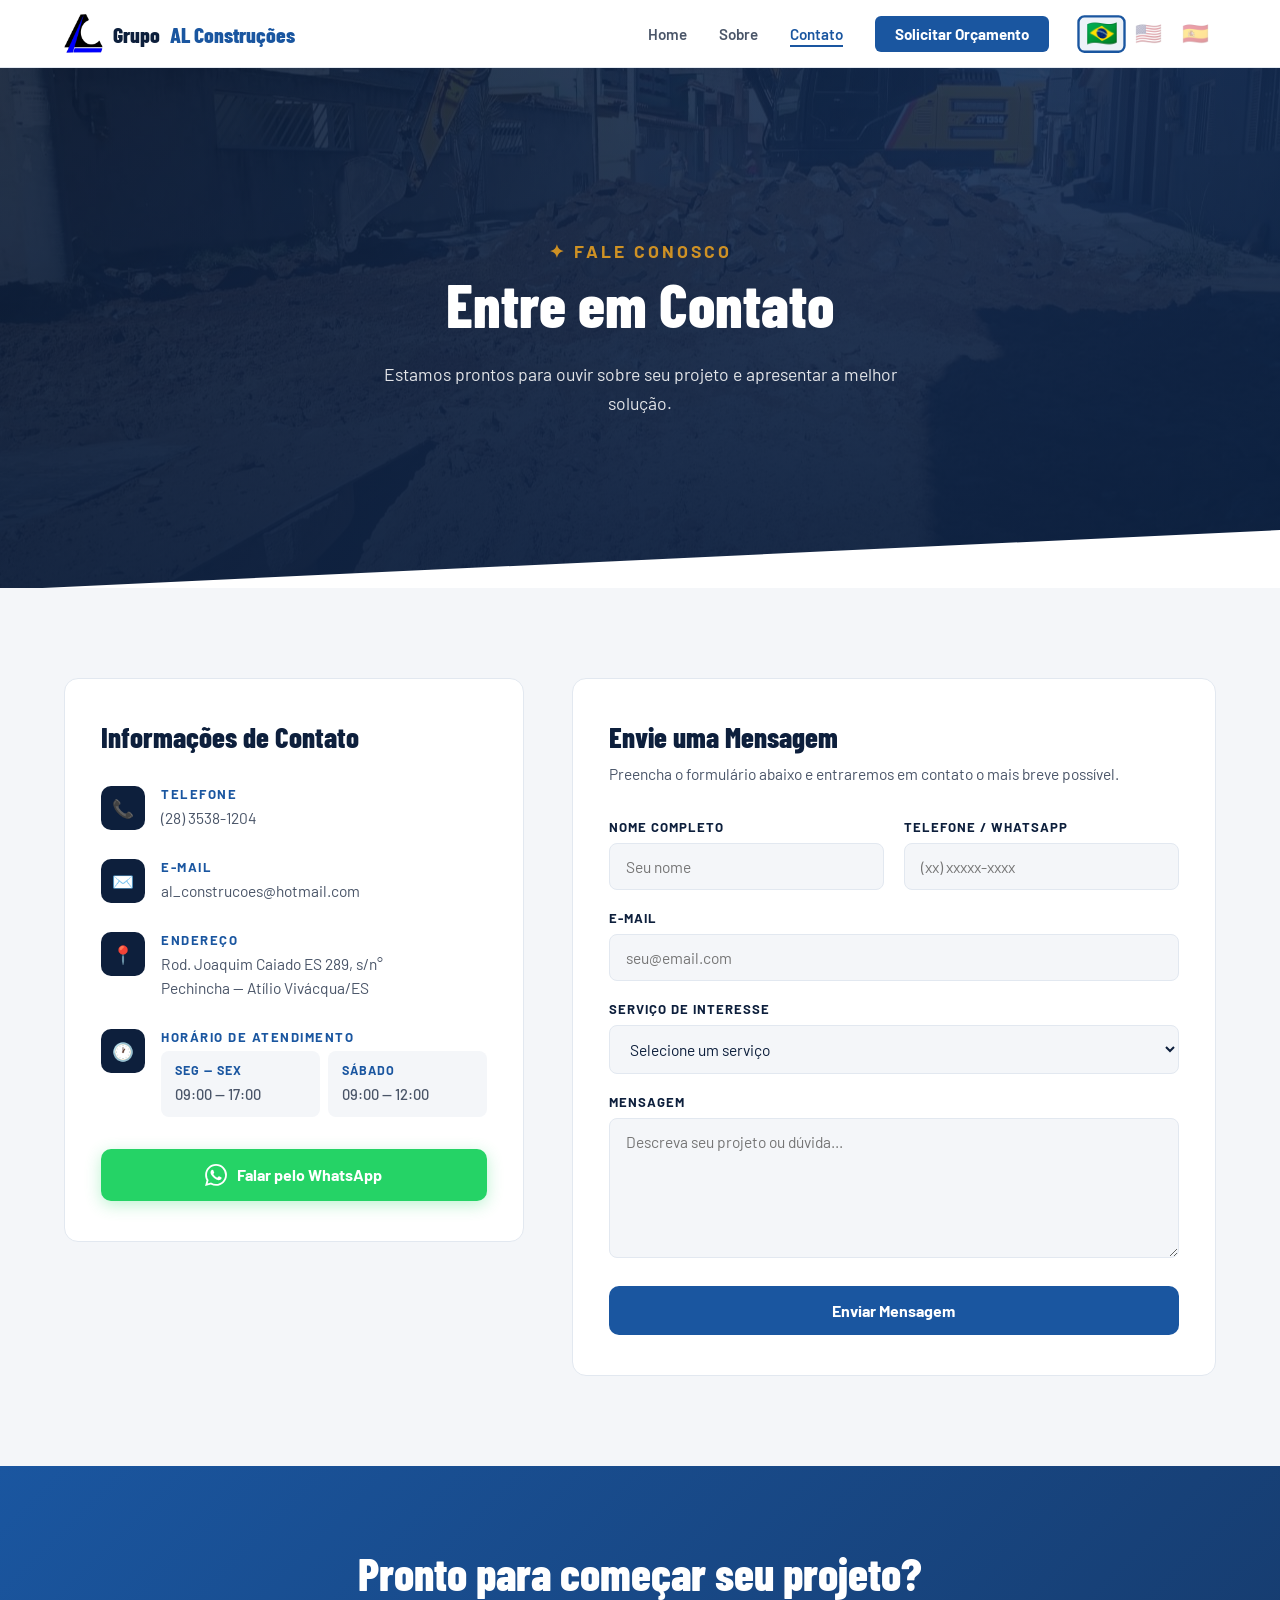
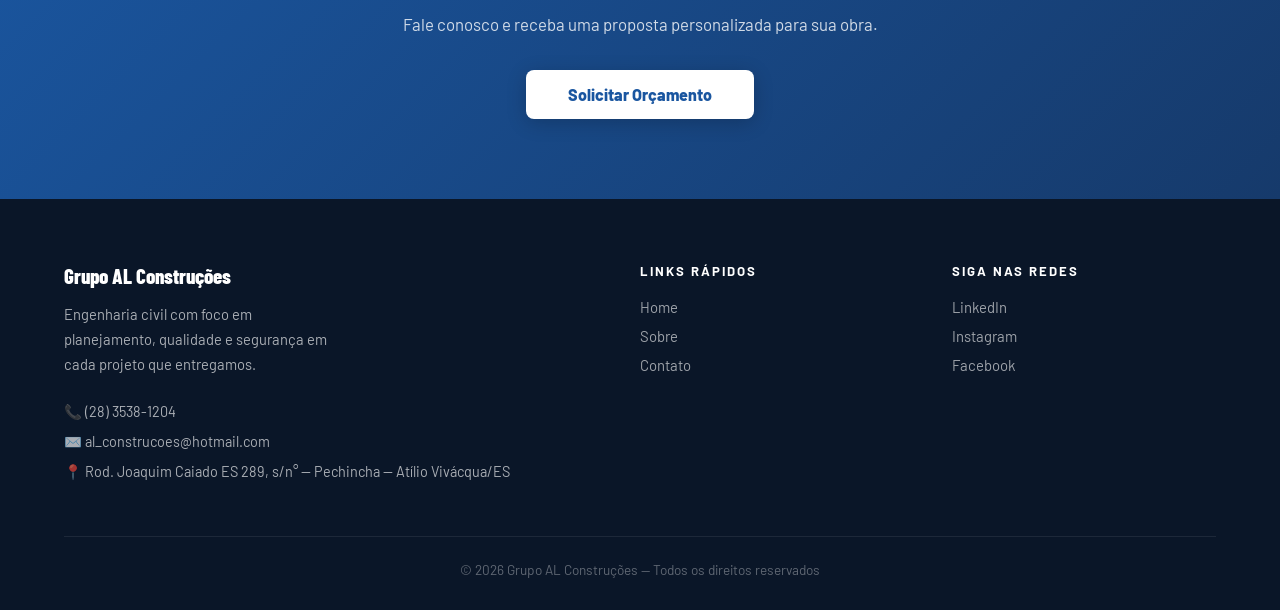
==== contato.html @ 38c7d524 "adiciona página de contato" ====
<!DOCTYPE html>
<html lang="pt-BR">
<head>
  <meta charset="UTF-8"/>
  <meta name="viewport" content="width=device-width, initial-scale=1.0"/>
  <title>Contato | Grupo AL Construções</title>
  <link href="https://fonts.googleapis.com/css2?family=Barlow:wght@400;500;600;700;800&family=Barlow+Condensed:wght@600;700;800&display=swap" rel="stylesheet"/>
  <link rel="stylesheet" href="assets/css/style.css"/>
  <style>

    /* ── HERO ── */
    .hero-bg-contato {
      background-image: url('assets/images/hero-sobre.jpeg');
    }

    /* ── LAYOUT PRINCIPAL ── */
    .contato-section { background: var(--gray-light); }
    .contato-grid {
      display: grid;
      grid-template-columns: 1fr 1.4fr;
      gap: 48px;
      max-width: 1200px;
      margin: 0 auto;
    }

    /* ── CARD DE INFO ── */
    .info-card {
      background: var(--white);
      border-radius: 14px;
      padding: 40px 36px;
      border: 1px solid var(--gray-mid);
      height: fit-content;
    }
    .info-card h2 {
      font-family: 'Barlow Condensed', sans-serif;
      font-size: 1.8rem; font-weight: 800;
      color: var(--blue-dark); margin-bottom: 32px;
    }
    .info-item {
      display: flex; gap: 16px; align-items: flex-start;
      margin-bottom: 28px;
    }
    .info-icon {
      width: 44px; height: 44px; border-radius: 10px;
      background: var(--blue-dark);
      display: flex; align-items: center; justify-content: center;
      flex-shrink: 0; font-size: 1.1rem;
    }
    .info-text { flex: 1; }
    .info-text strong {
      display: block; font-size: 0.82rem; font-weight: 700;
      letter-spacing: 1.5px; text-transform: uppercase;
      color: var(--blue-accent); margin-bottom: 4px;
    }
    .info-text span, .info-text a {
      font-size: 0.97rem; color: var(--gray-text);
      line-height: 1.6; text-decoration: none;
    }
    .info-text a:hover { color: var(--blue-accent); }

    /* Horário */
    .horario-grid {
      display: grid; grid-template-columns: 1fr 1fr;
      gap: 8px; margin-top: 6px;
    }
    .horario-item {
      background: var(--gray-light); border-radius: 8px;
      padding: 10px 14px;
    }
    .horario-item .dia {
      font-size: 0.78rem; font-weight: 700;
      color: var(--blue-accent); letter-spacing: 1px;
      text-transform: uppercase; display: block; margin-bottom: 2px;
    }
    .horario-item .hora {
      font-size: 0.92rem; color: var(--gray-text); font-weight: 500;
    }

    /* Botão WhatsApp */
    .btn-whatsapp {
      display: flex; align-items: center; justify-content: center;
      gap: 10px; width: 100%; margin-top: 32px;
      background: #25D366; color: var(--white);
      font-family: 'Barlow', sans-serif; font-weight: 700;
      font-size: 1rem; padding: 15px 24px;
      border-radius: 10px; text-decoration: none;
      transition: background .2s, transform .2s;
      box-shadow: 0 4px 16px rgba(37,211,102,0.3);
    }
    .btn-whatsapp:hover { background: #1ebe5d; transform: translateY(-2px); }
    .btn-whatsapp svg { width: 22px; height: 22px; fill: white; flex-shrink: 0; }

    /* ── FORMULÁRIO ── */
    .form-card {
      background: var(--white);
      border-radius: 14px;
      padding: 40px 36px;
      border: 1px solid var(--gray-mid);
    }
    .form-card h2 {
      font-family: 'Barlow Condensed', sans-serif;
      font-size: 1.8rem; font-weight: 800;
      color: var(--blue-dark); margin-bottom: 8px;
    }
    .form-card p {
      font-size: 0.97rem; color: var(--gray-text);
      margin-bottom: 32px; line-height: 1.6;
    }
    .form-row {
      display: grid; grid-template-columns: 1fr 1fr;
      gap: 20px; margin-bottom: 20px;
    }
    .form-group { display: flex; flex-direction: column; gap: 8px; }
    .form-group.full { grid-column: 1 / -1; }
    .form-group label {
      font-size: 0.82rem; font-weight: 700;
      letter-spacing: 1px; text-transform: uppercase;
      color: var(--blue-dark);
    }
    .form-group input,
    .form-group select,
    .form-group textarea {
      font-family: 'Barlow', sans-serif;
      font-size: 0.97rem; color: var(--blue-dark);
      background: var(--gray-light);
      border: 1.5px solid var(--gray-mid);
      border-radius: 8px; padding: 13px 16px;
      transition: border-color .2s, background .2s;
      outline: none; width: 100%;
    }
    .form-group input:focus,
    .form-group select:focus,
    .form-group textarea:focus {
      border-color: var(--blue-accent);
      background: var(--white);
    }
    .form-group textarea { resize: vertical; min-height: 140px; }
    .btn-submit {
      width: 100%; background: var(--blue-accent);
      color: var(--white); font-family: 'Barlow', sans-serif;
      font-weight: 700; font-size: 1rem;
      padding: 15px 24px; border-radius: 10px;
      border: none; cursor: pointer; margin-top: 8px;
      transition: background .2s, transform .2s;
    }
    .btn-submit:hover { background: var(--blue-mid); transform: translateY(-2px); }

    /* Feedback do formulário */
    .form-success {
      display: none; text-align: center;
      padding: 24px; background: #f0fdf4;
      border: 1px solid #86efac; border-radius: 10px;
      margin-top: 20px;
    }
    .form-success.show { display: block; }
    .form-success p { color: #166534; font-weight: 600; font-size: 1rem; }

    /* ── RESPONSIVO ── */
    @media(max-width: 900px) {
      .contato-grid { grid-template-columns: 1fr; }
      .form-row { grid-template-columns: 1fr; }
      .horario-grid { grid-template-columns: 1fr; }
    }
  </style>
</head>

<body data-page="contato">

  <nav id="navbar"></nav>

  <!-- HERO -->
  <section class="hero">
    <div class="hero-bg hero-bg-contato"></div>
    <div class="hero-overlay"></div>
    <div class="hero-content">
      <p class="hero-eyebrow" data-i18n="hero_eyebrow_contato">✦ Fale Conosco</p>
      <h1 data-i18n="hero_title_contato">Entre em Contato</h1>
      <p data-i18n="hero_sub_contato">Estamos prontos para ouvir sobre seu projeto e apresentar a melhor solução.</p>
    </div>
  </section>

  <!-- CONTATO -->
  <section class="contato-section">
    <div class="contato-grid">

      <!-- INFO -->
      <div class="info-card">
        <h2 data-i18n="contact_info_title">Informações de Contato</h2>

        <div class="info-item">
          <div class="info-icon">📞</div>
          <div class="info-text">
            <strong data-i18n="contact_phone_label">Telefone</strong>
            <a href="tel:+552835381204">(28) 3538-1204</a>
          </div>
        </div>

        <div class="info-item">
          <div class="info-icon">✉️</div>
          <div class="info-text">
            <strong data-i18n="contact_email_label">E-mail</strong>
            <a href="mailto:al_construcoes@hotmail.com">al_construcoes@hotmail.com</a>
          </div>
        </div>

        <div class="info-item">
          <div class="info-icon">📍</div>
          <div class="info-text">
            <strong data-i18n="contact_addr_label">Endereço</strong>
            <span>Rod. Joaquim Caiado ES 289, s/n°<br>Pechincha — Atílio Vivácqua/ES</span>
          </div>
        </div>

        <div class="info-item">
          <div class="info-icon">🕐</div>
          <div class="info-text">
            <strong data-i18n="contact_hours_label">Horário de Atendimento</strong>
            <div class="horario-grid">
              <div class="horario-item">
                <span class="dia" data-i18n="contact_weekdays">Seg — Sex</span>
                <span class="hora">09:00 — 17:00</span>
              </div>
              <div class="horario-item">
                <span class="dia" data-i18n="contact_saturday">Sábado</span>
                <span class="hora" data-i18n="contact_saturday_hours">09:00 — 12:00</span>
              </div>
            </div>
          </div>
        </div>

        <!-- BOTÃO WHATSAPP -->
        <!-- ⚠️ Substitua o número abaixo pelo WhatsApp real do cliente -->
        <!-- Formato: 55 + DDD + número (sem espaços ou traços) -->
        <a href="https://wa.me/5528XXXXXXXXX" target="_blank" class="btn-whatsapp">
          <svg viewBox="0 0 24 24" xmlns="http://www.w3.org/2000/svg">
            <path d="M17.472 14.382c-.297-.149-1.758-.867-2.03-.967-.273-.099-.471-.148-.67.15-.197.297-.767.966-.94 1.164-.173.199-.347.223-.644.075-.297-.15-1.255-.463-2.39-1.475-.883-.788-1.48-1.761-1.653-2.059-.173-.297-.018-.458.13-.606.134-.133.298-.347.446-.52.149-.174.198-.298.298-.497.099-.198.05-.371-.025-.52-.075-.149-.669-1.612-.916-2.207-.242-.579-.487-.5-.669-.51-.173-.008-.371-.01-.57-.01-.198 0-.52.074-.792.372-.272.297-1.04 1.016-1.04 2.479 0 1.462 1.065 2.875 1.213 3.074.149.198 2.096 3.2 5.077 4.487.709.306 1.262.489 1.694.625.712.227 1.36.195 1.871.118.571-.085 1.758-.719 2.006-1.413.248-.694.248-1.289.173-1.413-.074-.124-.272-.198-.57-.347m-5.421 7.403h-.004a9.87 9.87 0 01-5.031-1.378l-.361-.214-3.741.982.998-3.648-.235-.374a9.86 9.86 0 01-1.51-5.26c.001-5.45 4.436-9.884 9.888-9.884 2.64 0 5.122 1.03 6.988 2.898a9.825 9.825 0 012.893 6.994c-.003 5.45-4.437 9.884-9.885 9.884m8.413-18.297A11.815 11.815 0 0012.05 0C5.495 0 .16 5.335.157 11.892c0 2.096.547 4.142 1.588 5.945L.057 24l6.305-1.654a11.882 11.882 0 005.683 1.448h.005c6.554 0 11.89-5.335 11.893-11.893a11.821 11.821 0 00-3.48-8.413z"/>
          </svg>
          <span data-i18n="contact_whatsapp_btn">Falar pelo WhatsApp</span>
        </a>
      </div>

      <!-- FORMULÁRIO -->
      <div class="form-card">
        <h2 data-i18n="contact_form_title">Envie uma Mensagem</h2>
        <p data-i18n="contact_form_sub">Preencha o formulário abaixo e entraremos em contato o mais breve possível.</p>

        <form id="contact-form">
          <div class="form-row">
            <div class="form-group">
              <label data-i18n="form_name">Nome completo</label>
              <input type="text" placeholder="Seu nome" required/>
            </div>
            <div class="form-group">
              <label data-i18n="form_phone">Telefone / WhatsApp</label>
              <input type="tel" placeholder="(xx) xxxxx-xxxx"/>
            </div>
          </div>
          <div class="form-row">
            <div class="form-group full">
              <label data-i18n="form_email">E-mail</label>
              <input type="email" placeholder="seu@email.com" required/>
            </div>
          </div>
          <div class="form-row">
            <div class="form-group full">
              <label data-i18n="form_service">Serviço de interesse</label>
              <select>
                <option value="" data-i18n="form_service_placeholder">Selecione um serviço</option>
                <option data-i18n="form_service_1">Obras Residenciais</option>
                <option data-i18n="form_service_2">Obras Comerciais & Industriais</option>
                <option data-i18n="form_service_3">Infraestrutura Urbana</option>
                <option data-i18n="form_service_other">Outro</option>
              </select>
            </div>
          </div>
          <div class="form-row">
            <div class="form-group full">
              <label data-i18n="form_message">Mensagem</label>
              <textarea placeholder="Descreva seu projeto ou dúvida..."></textarea>
            </div>
          </div>
          <button type="submit" class="btn-submit" data-i18n="form_submit">Enviar Mensagem</button>
        </form>

        <div class="form-success" id="form-success">
          <p data-i18n="form_success_msg">✅ Mensagem enviada! Entraremos em contato em breve.</p>
        </div>
      </div>

    </div>
  </section>

  <!-- CTA -->
  <section class="cta-banner">
    <h2 data-i18n="cta_title">Pronto para começar seu projeto?</h2>
    <p data-i18n="cta_sub">Fale conosco e receba uma proposta personalizada para sua obra.</p>
    <a href="#" onclick="window.scrollTo({top:0,behavior:'smooth'}); return false;" class="btn-cta" data-i18n="cta_btn">Solicitar Orçamento</a>
  </section>

  <footer id="footer"></footer>

  <script src="assets/js/main.js"></script>
  <script>
    document.addEventListener('DOMContentLoaded', () => {
      const extra = {
        pt: {
          contact_info_title: "Informações de Contato",
          contact_phone_label: "Telefone",
          contact_email_label: "E-mail",
          contact_addr_label: "Endereço",
          contact_hours_label: "Horário de Atendimento",
          contact_weekdays: "Seg — Sex",
          contact_saturday: "Sábado",
          contact_saturday_hours: "09:00 — 12:00",
          contact_whatsapp_btn: "Falar pelo WhatsApp",
          contact_form_title: "Envie uma Mensagem",
          contact_form_sub: "Preencha o formulário abaixo e entraremos em contato o mais breve possível.",
          form_name: "Nome completo",
          form_phone: "Telefone / WhatsApp",
          form_email: "E-mail",
          form_service: "Serviço de interesse",
          form_service_placeholder: "Selecione um serviço",
          form_service_1: "Obras Residenciais",
          form_service_2: "Obras Comerciais & Industriais",
          form_service_3: "Infraestrutura Urbana",
          form_service_other: "Outro",
          form_message: "Mensagem",
          form_submit: "Enviar Mensagem",
          form_success_msg: "✅ Mensagem enviada! Entraremos em contato em breve.",
        },
        en: {
          contact_info_title: "Contact Information",
          contact_phone_label: "Phone",
          contact_email_label: "E-mail",
          contact_addr_label: "Address",
          contact_hours_label: "Opening Hours",
          contact_weekdays: "Mon — Fri",
          contact_saturday: "Saturday",
          contact_saturday_hours: "09:00 — 12:00",
          contact_whatsapp_btn: "Chat on WhatsApp",
          contact_form_title: "Send a Message",
          contact_form_sub: "Fill in the form below and we will get back to you as soon as possible.",
          form_name: "Full name",
          form_phone: "Phone / WhatsApp",
          form_email: "E-mail",
          form_service: "Service of interest",
          form_service_placeholder: "Select a service",
          form_service_1: "Residential Construction",
          form_service_2: "Commercial & Industrial",
          form_service_3: "Urban Infrastructure",
          form_service_other: "Other",
          form_message: "Message",
          form_submit: "Send Message",
          form_success_msg: "✅ Message sent! We will contact you shortly.",
        },
        es: {
          contact_info_title: "Información de Contacto",
          contact_phone_label: "Teléfono",
          contact_email_label: "Correo electrónico",
          contact_addr_label: "Dirección",
          contact_hours_label: "Horario de Atención",
          contact_weekdays: "Lun — Vie",
          contact_saturday: "Sábado",
          contact_saturday_hours: "09:00 — 12:00",
          contact_whatsapp_btn: "Hablar por WhatsApp",
          contact_form_title: "Envíe un Mensaje",
          contact_form_sub: "Complete el formulario y nos pondremos en contacto a la brevedad.",
          form_name: "Nombre completo",
          form_phone: "Teléfono / WhatsApp",
          form_email: "Correo electrónico",
          form_service: "Servicio de interés",
          form_service_placeholder: "Seleccione un servicio",
          form_service_1: "Obras Residenciales",
          form_service_2: "Obras Comerciales & Industriales",
          form_service_3: "Infraestructura Urbana",
          form_service_other: "Otro",
          form_message: "Mensaje",
          form_submit: "Enviar Mensaje",
          form_success_msg: "✅ ¡Mensaje enviado! Nos pondremos en contacto pronto.",
        }
      };

      ['pt','en','es'].forEach(lang => Object.assign(T[lang], extra[lang]));
      applyLang();

      // Simulação de envio do formulário
      document.getElementById('contact-form').addEventListener('submit', function(e) {
        e.preventDefault();
        document.getElementById('form-success').classList.add('show');
        this.reset();
        setTimeout(() => {
          document.getElementById('form-success').classList.remove('show');
        }, 5000);
      });
    });
  </script>

</body>
</html>
---- assets/css/style.css ----
/* ============================================================
   A.L. CONSTRUÇÕES LTDA — Global Stylesheet
   ============================================================ */

*, *::before, *::after { box-sizing: border-box; margin: 0; padding: 0; }

:root {
  --blue-dark:   #0d1f3c;
  --blue-mid:    #163a6b;
  --blue-accent: #1a56a0;
  --blue-light:  #2d7dd2;
  --gold:        #e8a020;
  --white:       #ffffff;
  --gray-light:  #f4f6f9;
  --gray-mid:    #e2e8f0;
  --gray-text:   #4a5568;
  --dark-footer: #0a1628;
  --nav-height:  68px;
}

html { scroll-behavior: smooth; }

body {
  font-family: 'Barlow', sans-serif;
  color: var(--blue-dark);
  background: var(--white);
}

/* ── TIPOGRAFIA GLOBAL ── */
.section-label {
  font-size: 0.78rem; font-weight: 700; letter-spacing: 3px;
  text-transform: uppercase; color: var(--blue-accent); margin-bottom: 10px;
  display: block;
}
.section-title {
  font-family: 'Barlow Condensed', sans-serif;
  font-size: clamp(1.9rem, 3.5vw, 2.8rem);
  font-weight: 800; color: var(--blue-dark);
  line-height: 1.15; margin-bottom: 16px;
}
.section-sub {
  font-size: 1.05rem; color: var(--gray-text);
  max-width: 600px; line-height: 1.75;
}
.inner { max-width: 1200px; margin: 0 auto; }

/* ── NAVBAR ── */
#navbar {
  position: fixed; top: 0; left: 0; width: 100%; z-index: 100;
  background: rgba(255,255,255,0.97);
  backdrop-filter: blur(8px);
  border-bottom: 1px solid var(--gray-mid);
  display: flex; align-items: center; justify-content: space-between;
  padding: 0 5%; height: var(--nav-height);
}
.nav-logo {
  font-family: 'Barlow Condensed', sans-serif;
  font-size: 1.35rem; font-weight: 800;
  color: var(--blue-dark); text-decoration: none;
  display: flex; align-items: center; gap: 10px;
}
.nav-logo span { color: var(--blue-accent); }
.nav-logo-img {
  height: 40px; width: auto;
  object-fit: contain;
}
.logo-icon {
  width: 38px; height: 38px; background: var(--blue-dark);
  border-radius: 6px; display: flex; align-items: center; justify-content: center;
}
.logo-icon svg { width: 22px; height: 22px; }
.nav-right { display: flex; align-items: center; gap: 32px; }
.nav-links { display: flex; gap: 32px; list-style: none; }
.nav-links a {
  text-decoration: none; font-weight: 600; font-size: 0.95rem;
  color: var(--gray-text); transition: color .2s;
}
.nav-links a:hover { color: var(--blue-accent); }
.nav-links a.active {
  color: var(--blue-accent);
  border-bottom: 2px solid var(--blue-accent);
  padding-bottom: 2px;
}
.nav-cta {
  background: var(--blue-accent) !important;
  color: var(--white) !important;
  padding: 9px 20px; border-radius: 6px;
  font-weight: 700 !important;
  border-bottom: none !important;
  transition: background .2s !important;
}
.nav-cta:hover { background: var(--blue-mid) !important; }

/* ── MENU MOBILE ── */
.nav-hamburger {
  display: none; flex-direction: column; gap: 5px;
  background: none; border: none; cursor: pointer; padding: 4px;
}
.nav-hamburger span {
  display: block; width: 24px; height: 2px;
  background: var(--blue-dark); border-radius: 2px;
  transition: transform .3s, opacity .3s;
}
.nav-hamburger.open span:nth-child(1) { transform: translateY(7px) rotate(45deg); }
.nav-hamburger.open span:nth-child(2) { opacity: 0; }
.nav-hamburger.open span:nth-child(3) { transform: translateY(-7px) rotate(-45deg); }

/* ── LANGUAGE SWITCHER ── */
.lang-switcher { display: flex; align-items: center; gap: 6px; }
.lang-btn {
  background: none; border: 2px solid transparent;
  cursor: pointer; padding: 3px 5px; border-radius: 6px;
  font-size: 1.35rem; line-height: 1; opacity: 0.4;
  transition: opacity .2s, transform .15s, border-color .2s;
}
.lang-btn:hover { opacity: 0.75; transform: scale(1.12); }
.lang-btn.active {
  opacity: 1; transform: scale(1.18);
  border-color: var(--blue-accent);
  background: rgba(26,86,160,0.08);
}

/* ── HERO (base — cada página sobrescreve a imagem) ── */
.hero {
  margin-top: var(--nav-height);
  position: relative; height: 520px;
  background: linear-gradient(135deg, #0a1628 0%, #1a3a6b 60%, #0d2e5a 100%);
  display: flex; align-items: center; justify-content: center; overflow: hidden;
}
.hero-bg {
  position: absolute; inset: 0;
  background-size: cover; background-position: center; opacity: 0.22;
}
.hero-overlay {
  position: absolute; inset: 0;
  background: linear-gradient(to bottom, rgba(13,31,60,0.5) 0%, rgba(13,31,60,0.82) 100%);
}
.hero::after {
  content: ''; position: absolute; bottom: -2px; left: 0; right: 0;
  height: 60px; background: var(--white);
  clip-path: polygon(0 100%, 100% 0, 100% 100%);
}
.hero-content {
  position: relative; z-index: 2; text-align: center;
  color: var(--white); padding: 0 20px;
  animation: fadeUp .8s ease both;
}
.hero-eyebrow {
  font-size: 0.82rem; font-weight: 700; letter-spacing: 3px;
  text-transform: uppercase; color: var(--gold); margin-bottom: 16px;
}
.hero-content h1 {
  font-family: 'Barlow Condensed', sans-serif;
  font-size: clamp(2.4rem, 5vw, 3.8rem);
  font-weight: 800; margin-bottom: 20px;
}
.hero-content p {
  font-size: 1.1rem; max-width: 560px;
  margin: 0 auto; opacity: 0.88; line-height: 1.7;
}
@keyframes fadeUp {
  from { opacity: 0; transform: translateY(28px); }
  to   { opacity: 1; transform: translateY(0); }
}

/* ── CTA BANNER ── */
.cta-banner {
  background: linear-gradient(135deg, var(--blue-accent) 0%, var(--blue-mid) 100%);
  padding: 80px 5%; text-align: center;
}
.cta-banner h2 {
  font-family: 'Barlow Condensed', sans-serif;
  font-size: clamp(1.8rem, 3.5vw, 2.8rem);
  font-weight: 800; color: var(--white); margin-bottom: 14px;
}
.cta-banner p { color: rgba(255,255,255,0.8); font-size: 1.05rem; margin-bottom: 36px; }
.btn-cta {
  display: inline-block; background: var(--white); color: var(--blue-accent);
  font-family: 'Barlow', sans-serif; font-weight: 800; font-size: 1rem;
  padding: 15px 42px; border-radius: 8px; text-decoration: none;
  transition: background .2s, transform .2s;
  box-shadow: 0 4px 20px rgba(0,0,0,0.2);
}
.btn-cta:hover { background: var(--gold); color: var(--white); transform: translateY(-2px); }

/* ── FOOTER ── */
#footer {
  background: var(--dark-footer);
  color: rgba(255,255,255,0.65);
  padding: 64px 5% 32px;
}
.footer-grid {
  display: grid; grid-template-columns: 2fr 1fr 1fr;
  gap: 48px; margin-bottom: 48px;
}
.footer-brand h3 {
  font-family: 'Barlow Condensed', sans-serif;
  font-size: 1.3rem; font-weight: 800;
  color: var(--white); margin-bottom: 14px;
}
.footer-brand p { font-size: 0.92rem; line-height: 1.7; max-width: 280px; }
.footer-contact { margin-top: 20px; font-size: 0.9rem; line-height: 2.1; }
.footer-contact a { color: rgba(255,255,255,0.65); text-decoration: none; }
.footer-contact a:hover { color: var(--white); }
.footer-col h4 {
  font-size: 0.82rem; font-weight: 700; letter-spacing: 2px;
  text-transform: uppercase; color: var(--white); margin-bottom: 18px;
}
.footer-col ul { list-style: none; }
.footer-col ul li { margin-bottom: 10px; }
.footer-col ul li a {
  color: rgba(255,255,255,0.6); text-decoration: none;
  font-size: 0.93rem; transition: color .2s;
}
.footer-col ul li a:hover { color: var(--white); }
.footer-bottom {
  border-top: 1px solid rgba(255,255,255,0.08);
  padding-top: 24px; text-align: center;
  font-size: 0.85rem; color: rgba(255,255,255,0.35);
}

/* ── SEÇÕES GENÉRICAS ── */
section { padding: 90px 5%; }

/* ── RESPONSIVO ── */
@media (max-width: 900px) {
  .nav-links, .lang-switcher { display: none; }
  .nav-links.mobile-open {
    display: flex; flex-direction: column;
    position: absolute; top: var(--nav-height); left: 0; right: 0;
    background: var(--white); padding: 20px 5% 28px;
    border-bottom: 1px solid var(--gray-mid);
    gap: 20px; box-shadow: 0 8px 24px rgba(0,0,0,0.08);
  }
  .lang-switcher.mobile-open { display: flex; padding: 0 5% 20px; background: var(--white); }
  .nav-hamburger { display: flex; }
  .footer-grid { grid-template-columns: 1fr; gap: 32px; }
}
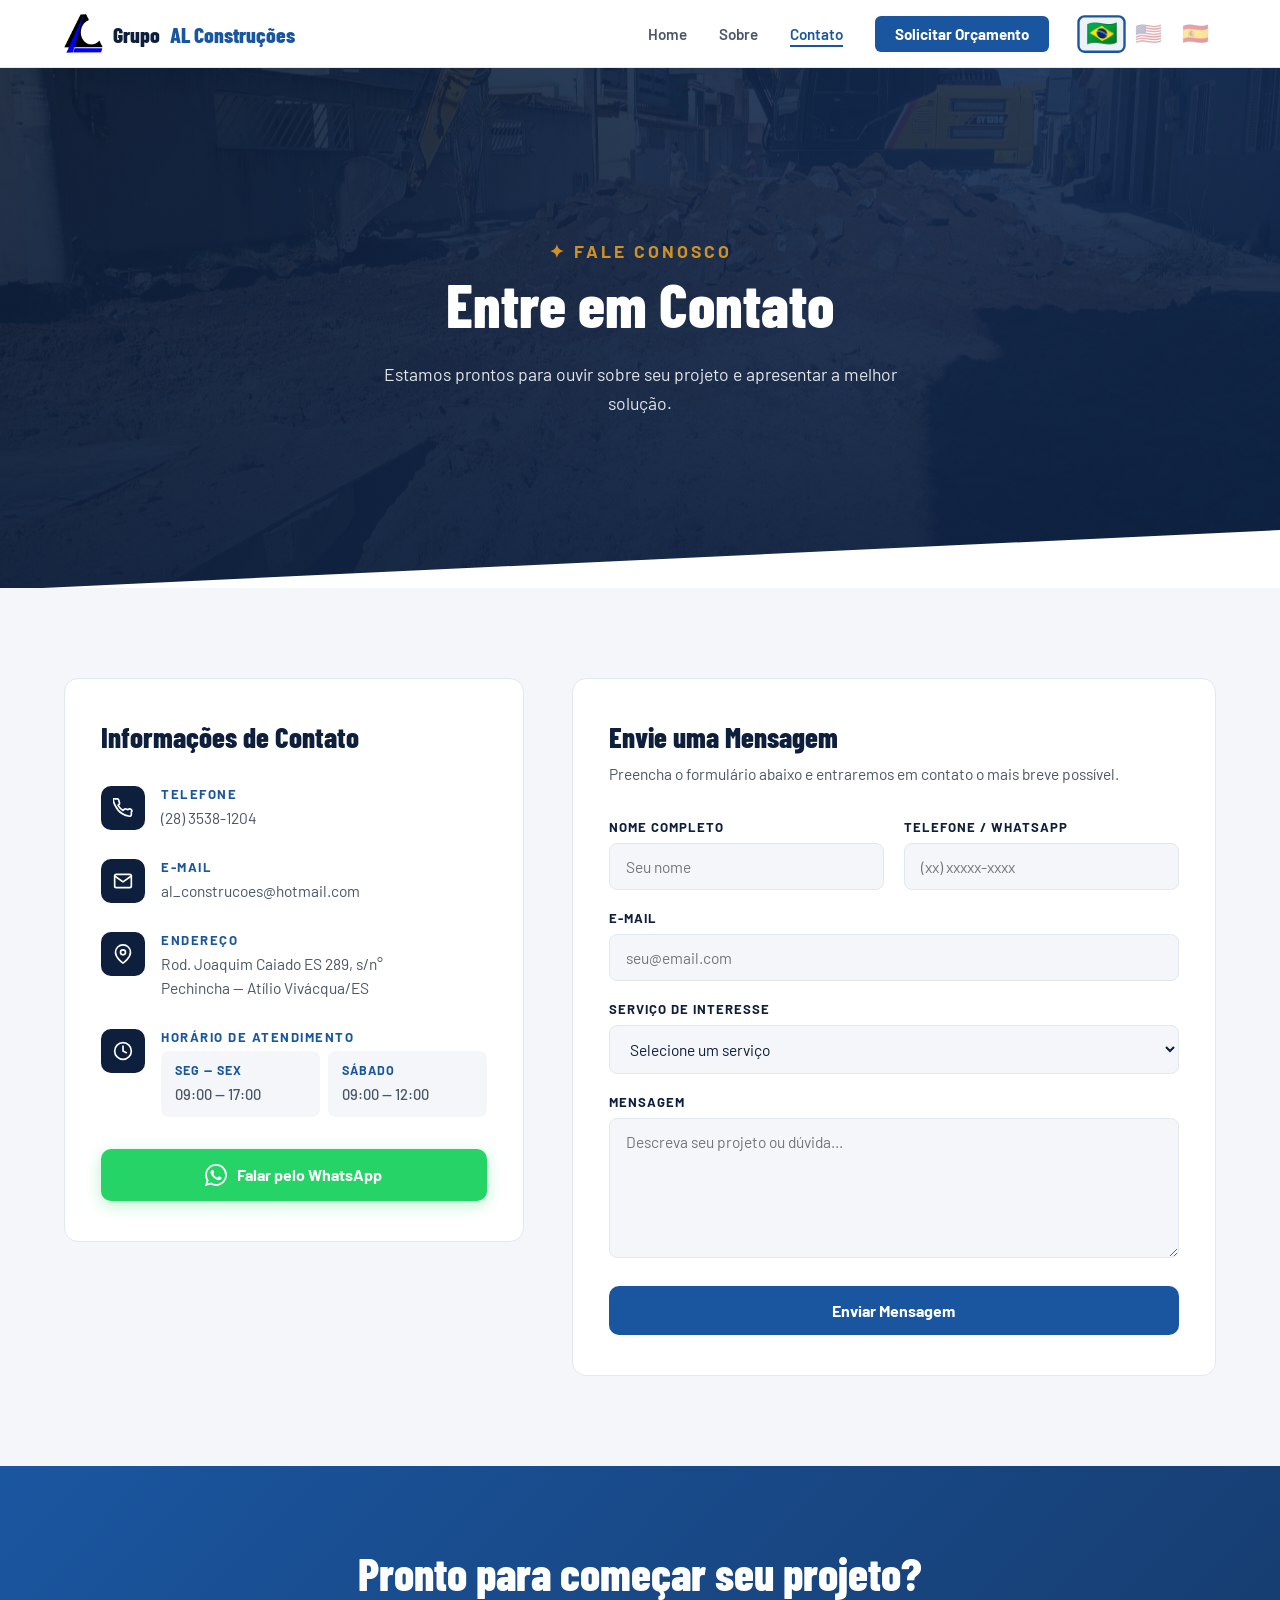
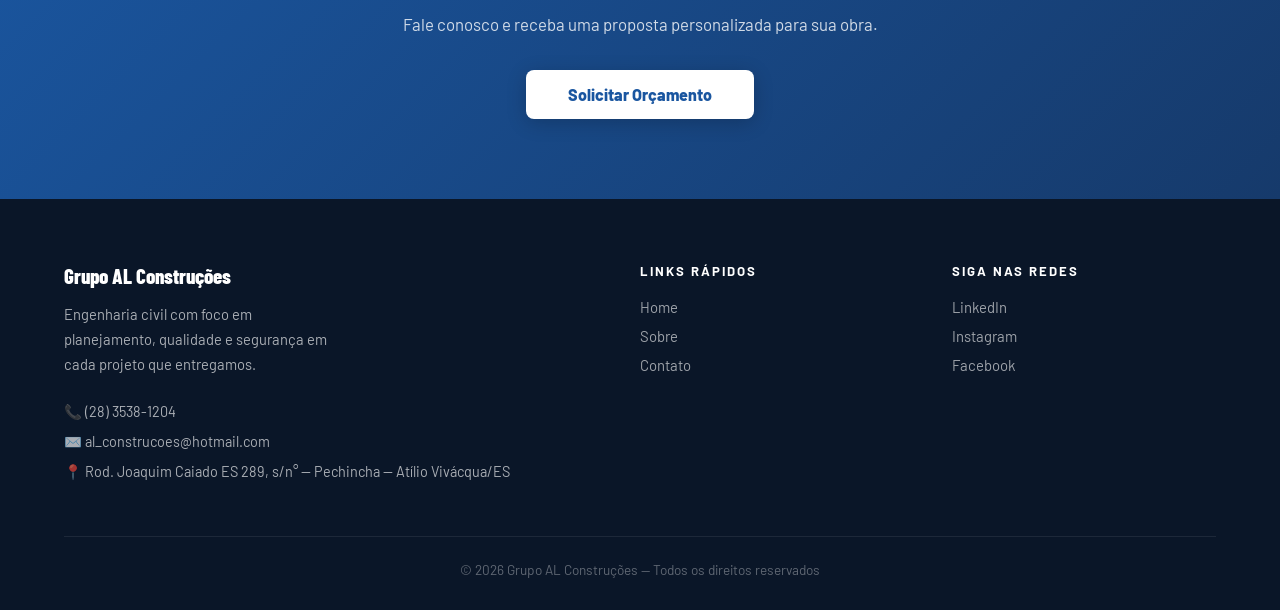
==== commit 09fcdb74: "substitui emojis por ícones SVG na página de contato" ====
--- a/contato.html
+++ b/contato.html
@@ -188,7 +188,9 @@
         <h2 data-i18n="contact_info_title">Informações de Contato</h2>
 
         <div class="info-item">
-          <div class="info-icon">📞</div>
+          <div class="info-icon">
+            <svg width="20" height="20" viewBox="0 0 24 24" fill="none" stroke="white" stroke-width="2" stroke-linecap="round" stroke-linejoin="round"><path d="M22 16.92v3a2 2 0 01-2.18 2 19.79 19.79 0 01-8.63-3.07A19.5 19.5 0 013.07 9.81a19.79 19.79 0 01-3.07-8.68A2 2 0 012 1h3a2 2 0 012 1.72c.127.96.361 1.903.7 2.81a2 2 0 01-.45 2.11L6.09 8.91a16 16 0 006 6l1.27-1.27a2 2 0 012.11-.45c.907.339 1.85.573 2.81.7A2 2 0 0122 16.92z"/></svg>
+          </div>
           <div class="info-text">
             <strong data-i18n="contact_phone_label">Telefone</strong>
             <a href="tel:+552835381204">(28) 3538-1204</a>
@@ -196,7 +198,9 @@
         </div>
 
         <div class="info-item">
-          <div class="info-icon">✉️</div>
+          <div class="info-icon">
+            <svg width="20" height="20" viewBox="0 0 24 24" fill="none" stroke="white" stroke-width="2" stroke-linecap="round" stroke-linejoin="round"><path d="M4 4h16c1.1 0 2 .9 2 2v12c0 1.1-.9 2-2 2H4c-1.1 0-2-.9-2-2V6c0-1.1.9-2 2-2z"/><polyline points="22,6 12,13 2,6"/></svg>
+          </div>
           <div class="info-text">
             <strong data-i18n="contact_email_label">E-mail</strong>
             <a href="mailto:al_construcoes@hotmail.com">al_construcoes@hotmail.com</a>
@@ -204,7 +208,9 @@
         </div>
 
         <div class="info-item">
-          <div class="info-icon">📍</div>
+          <div class="info-icon">
+            <svg width="20" height="20" viewBox="0 0 24 24" fill="none" stroke="white" stroke-width="2" stroke-linecap="round" stroke-linejoin="round"><path d="M21 10c0 7-9 13-9 13s-9-6-9-13a9 9 0 0118 0z"/><circle cx="12" cy="10" r="3"/></svg>
+          </div>
           <div class="info-text">
             <strong data-i18n="contact_addr_label">Endereço</strong>
             <span>Rod. Joaquim Caiado ES 289, s/n°<br>Pechincha — Atílio Vivácqua/ES</span>
@@ -212,7 +218,9 @@
         </div>
 
         <div class="info-item">
-          <div class="info-icon">🕐</div>
+          <div class="info-icon">
+            <svg width="20" height="20" viewBox="0 0 24 24" fill="none" stroke="white" stroke-width="2" stroke-linecap="round" stroke-linejoin="round"><circle cx="12" cy="12" r="10"/><polyline points="12 6 12 12 16 14"/></svg>
+          </div>
           <div class="info-text">
             <strong data-i18n="contact_hours_label">Horário de Atendimento</strong>
             <div class="horario-grid">
@@ -326,7 +334,7 @@
           form_service_other: "Outro",
           form_message: "Mensagem",
           form_submit: "Enviar Mensagem",
-          form_success_msg: "✅ Mensagem enviada! Entraremos em contato em breve.",
+          form_success_msg: "Mensagem enviada com sucesso! Entraremos em contato em breve.",
         },
         en: {
           contact_info_title: "Contact Information",
@@ -351,7 +359,7 @@
           form_service_other: "Other",
           form_message: "Message",
           form_submit: "Send Message",
-          form_success_msg: "✅ Message sent! We will contact you shortly.",
+          form_success_msg: "Message sent successfully! We will contact you shortly.",
         },
         es: {
           contact_info_title: "Información de Contacto",
@@ -376,7 +384,7 @@
           form_service_other: "Otro",
           form_message: "Mensaje",
           form_submit: "Enviar Mensaje",
-          form_success_msg: "✅ ¡Mensaje enviado! Nos pondremos en contacto pronto.",
+          form_success_msg: "¡Mensaje enviado con éxito! Nos pondremos en contacto pronto.",
         }
       };
 
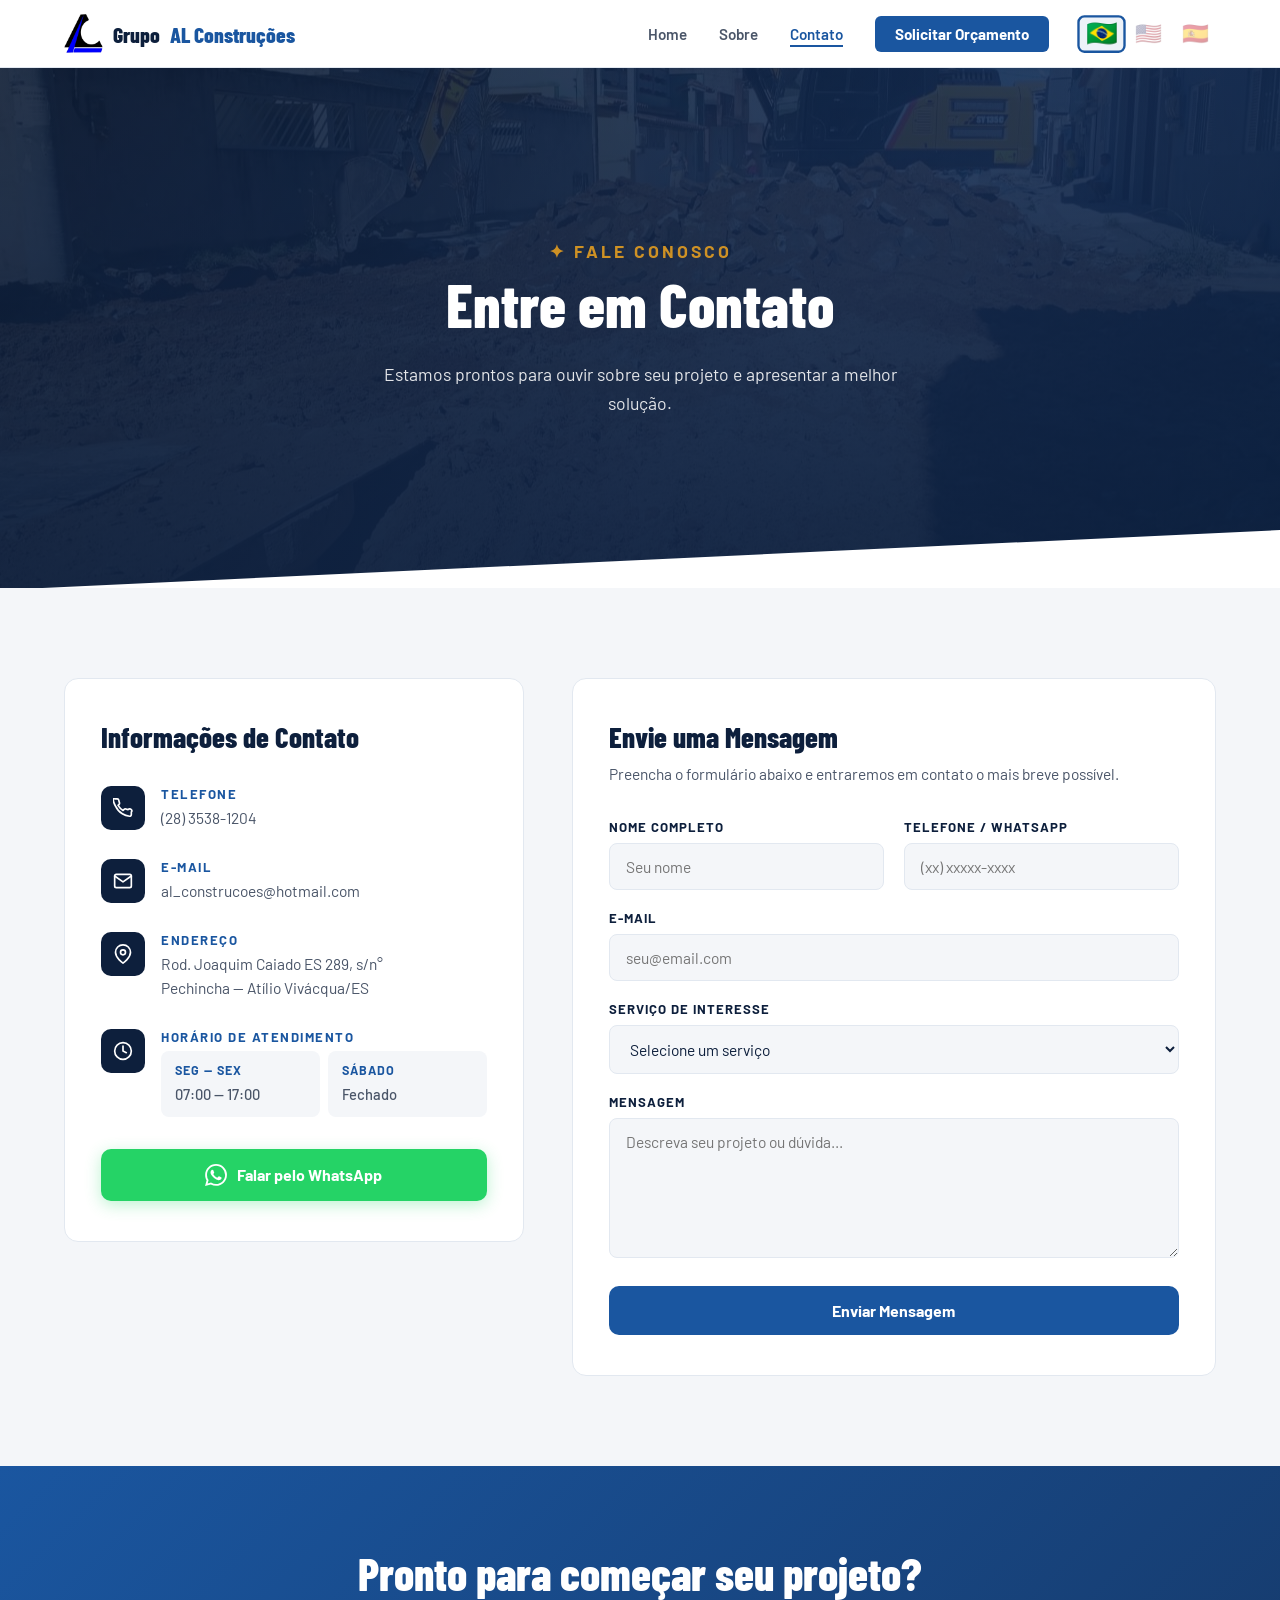
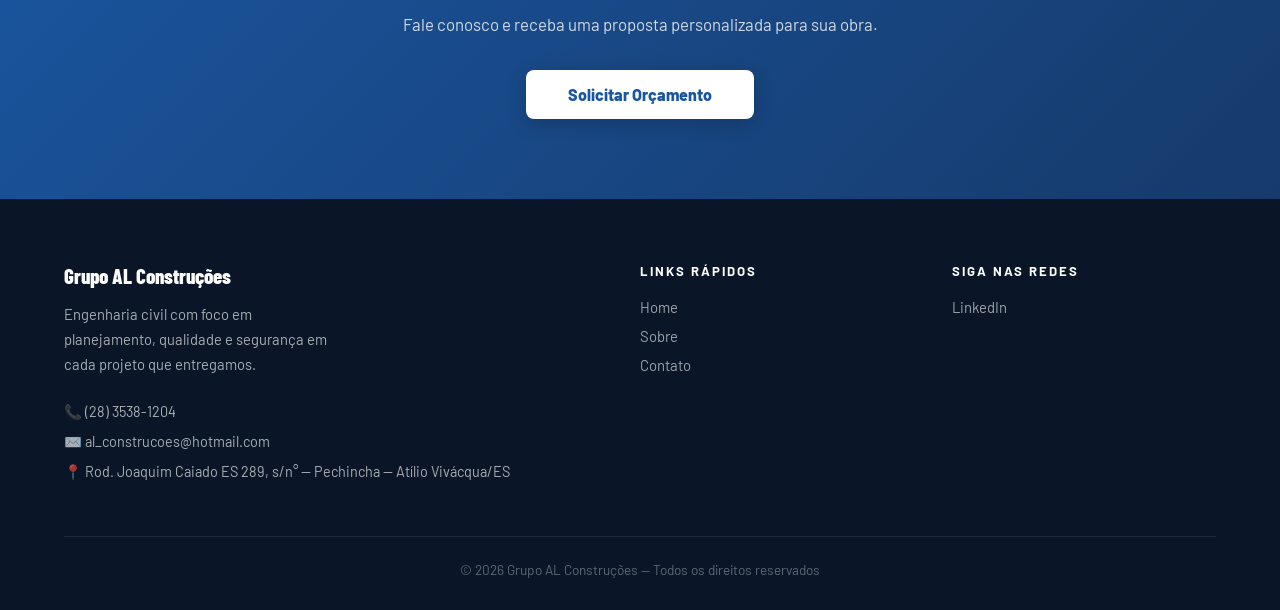
==== commit ba11d591: "atualiza whatsapp, horário e redes sociais" ====
--- a/contato.html
+++ b/contato.html
@@ -226,11 +226,11 @@
             <div class="horario-grid">
               <div class="horario-item">
                 <span class="dia" data-i18n="contact_weekdays">Seg — Sex</span>
-                <span class="hora">09:00 — 17:00</span>
+                <span class="hora">07:00 — 17:00</span>
               </div>
               <div class="horario-item">
                 <span class="dia" data-i18n="contact_saturday">Sábado</span>
-                <span class="hora" data-i18n="contact_saturday_hours">09:00 — 12:00</span>
+                <span class="hora" data-i18n="contact_saturday_hours">Fechado</span>
               </div>
             </div>
           </div>
@@ -239,7 +239,7 @@
         <!-- BOTÃO WHATSAPP -->
         <!-- ⚠️ Substitua o número abaixo pelo WhatsApp real do cliente -->
         <!-- Formato: 55 + DDD + número (sem espaços ou traços) -->
-        <a href="https://wa.me/5528XXXXXXXXX" target="_blank" class="btn-whatsapp">
+        <a href="https://wa.me/5528999295909" target="_blank" class="btn-whatsapp">
           <svg viewBox="0 0 24 24" xmlns="http://www.w3.org/2000/svg">
             <path d="M17.472 14.382c-.297-.149-1.758-.867-2.03-.967-.273-.099-.471-.148-.67.15-.197.297-.767.966-.94 1.164-.173.199-.347.223-.644.075-.297-.15-1.255-.463-2.39-1.475-.883-.788-1.48-1.761-1.653-2.059-.173-.297-.018-.458.13-.606.134-.133.298-.347.446-.52.149-.174.198-.298.298-.497.099-.198.05-.371-.025-.52-.075-.149-.669-1.612-.916-2.207-.242-.579-.487-.5-.669-.51-.173-.008-.371-.01-.57-.01-.198 0-.52.074-.792.372-.272.297-1.04 1.016-1.04 2.479 0 1.462 1.065 2.875 1.213 3.074.149.198 2.096 3.2 5.077 4.487.709.306 1.262.489 1.694.625.712.227 1.36.195 1.871.118.571-.085 1.758-.719 2.006-1.413.248-.694.248-1.289.173-1.413-.074-.124-.272-.198-.57-.347m-5.421 7.403h-.004a9.87 9.87 0 01-5.031-1.378l-.361-.214-3.741.982.998-3.648-.235-.374a9.86 9.86 0 01-1.51-5.26c.001-5.45 4.436-9.884 9.888-9.884 2.64 0 5.122 1.03 6.988 2.898a9.825 9.825 0 012.893 6.994c-.003 5.45-4.437 9.884-9.885 9.884m8.413-18.297A11.815 11.815 0 0012.05 0C5.495 0 .16 5.335.157 11.892c0 2.096.547 4.142 1.588 5.945L.057 24l6.305-1.654a11.882 11.882 0 005.683 1.448h.005c6.554 0 11.89-5.335 11.893-11.893a11.821 11.821 0 00-3.48-8.413z"/>
           </svg>
@@ -319,7 +319,7 @@
           contact_hours_label: "Horário de Atendimento",
           contact_weekdays: "Seg — Sex",
           contact_saturday: "Sábado",
-          contact_saturday_hours: "09:00 — 12:00",
+          contact_saturday_hours: "Fechado",
           contact_whatsapp_btn: "Falar pelo WhatsApp",
           contact_form_title: "Envie uma Mensagem",
           contact_form_sub: "Preencha o formulário abaixo e entraremos em contato o mais breve possível.",
@@ -344,7 +344,7 @@
           contact_hours_label: "Opening Hours",
           contact_weekdays: "Mon — Fri",
           contact_saturday: "Saturday",
-          contact_saturday_hours: "09:00 — 12:00",
+          contact_saturday_hours: "Closed",
           contact_whatsapp_btn: "Chat on WhatsApp",
           contact_form_title: "Send a Message",
           contact_form_sub: "Fill in the form below and we will get back to you as soon as possible.",
@@ -369,7 +369,7 @@
           contact_hours_label: "Horario de Atención",
           contact_weekdays: "Lun — Vie",
           contact_saturday: "Sábado",
-          contact_saturday_hours: "09:00 — 12:00",
+          contact_saturday_hours: "Cerrado",
           contact_whatsapp_btn: "Hablar por WhatsApp",
           contact_form_title: "Envíe un Mensaje",
           contact_form_sub: "Complete el formulario y nos pondremos en contacto a la brevedad.",
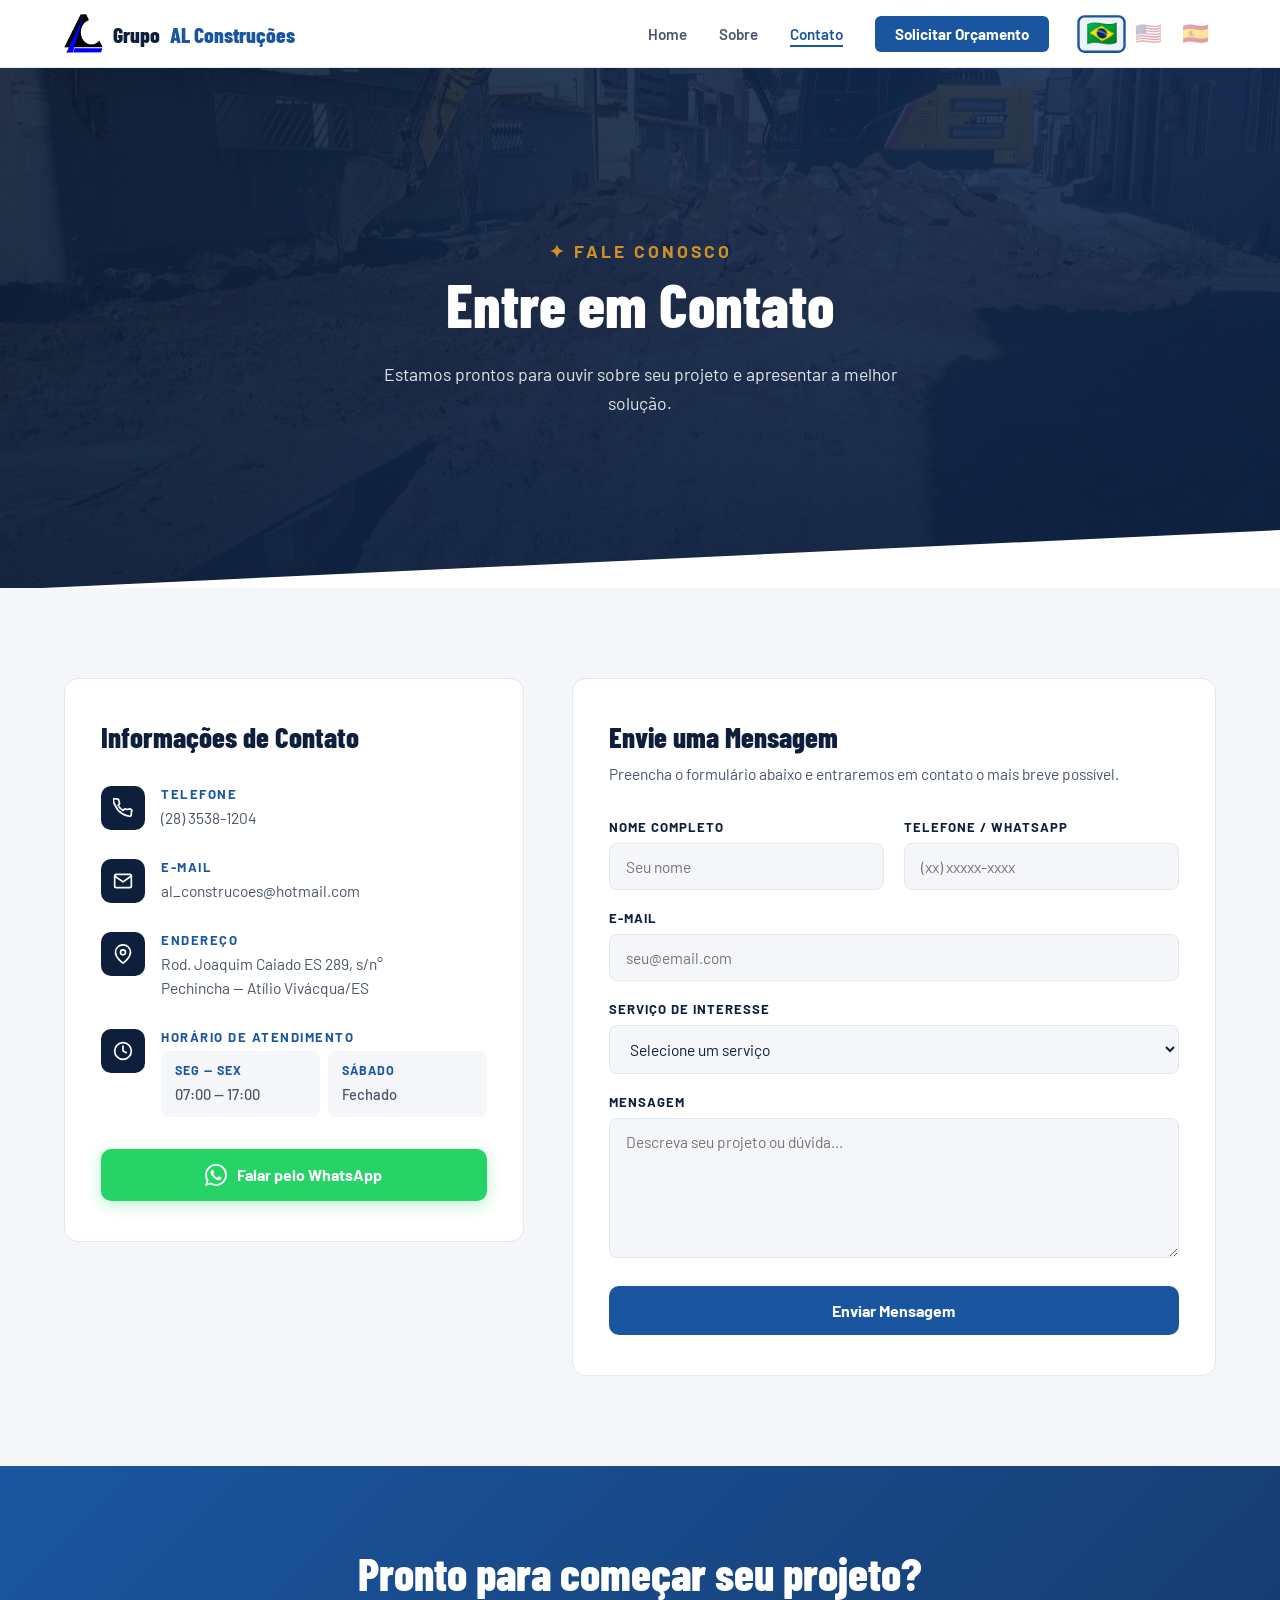
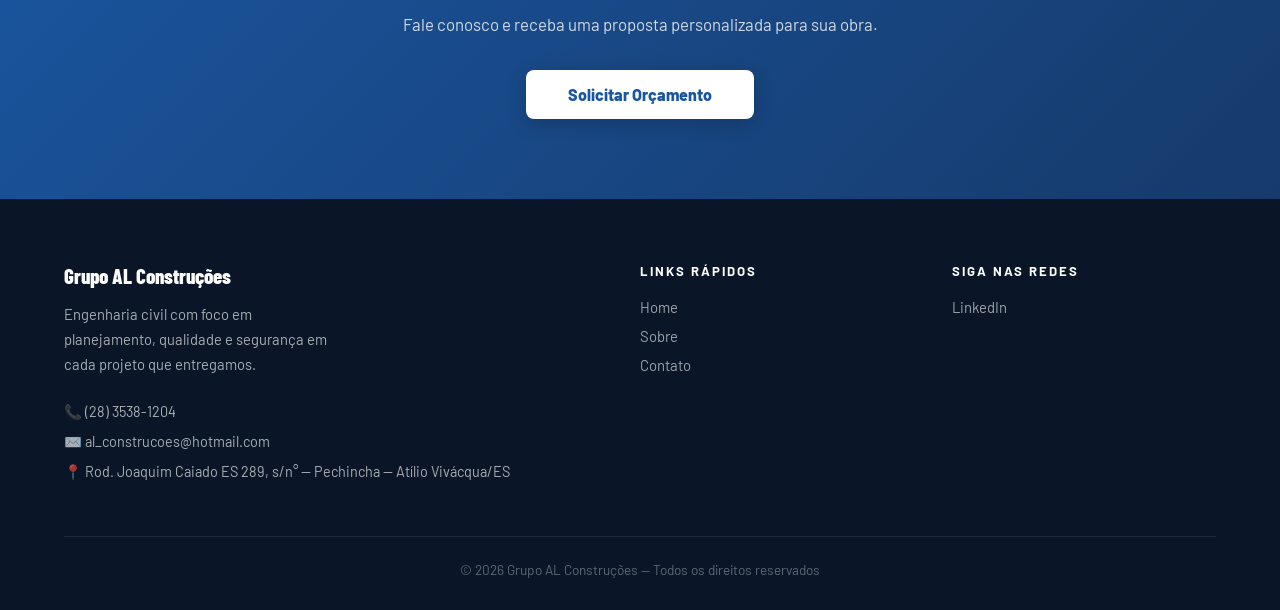
==== commit f26bc371: "adiciona meta tags e Open Graph para SEO" ====
--- a/contato.html
+++ b/contato.html
@@ -4,164 +4,29 @@
   <meta charset="UTF-8"/>
   <meta name="viewport" content="width=device-width, initial-scale=1.0"/>
   <title>Contato | Grupo AL Construções</title>
+  <meta name="description" content="Entre em contato com o Grupo AL Construções. Solicite um orçamento para sua obra. Tel: (28) 3538-1204 — Rod. Joaquim Caiado ES 289, Atílio Vivácqua/ES."/>
+  <meta name="keywords" content="contato, orçamento, obras, engenharia civil, Grupo AL Construções, Atílio Vivácqua"/>
+  <meta name="author" content="Grupo AL Construções"/>
+  <meta name="robots" content="index, follow"/>
+  <link rel="canonical" href="https://grupoalconstrucoes.com.br/contato.html"/>
+
+  <!-- Open Graph -->
+  <meta property="og:type" content="website"/>
+  <meta property="og:url" content="https://grupoalconstrucoes.com.br/contato.html"/>
+  <meta property="og:title" content="Contato | Grupo AL Construções"/>
+  <meta property="og:description" content="Fale conosco e solicite um orçamento personalizado para sua obra. Estamos prontos para atender você."/>
+  <meta property="og:image" content="https://grupoalconstrucoes.com.br/assets/images/hero-home.webp"/>
+  <meta property="og:locale" content="pt_BR"/>
+  <meta property="og:site_name" content="Grupo AL Construções"/>
+
+  <!-- Twitter Card -->
+  <meta name="twitter:card" content="summary_large_image"/>
+  <meta name="twitter:title" content="Contato | Grupo AL Construções"/>
+  <meta name="twitter:description" content="Fale conosco e solicite um orçamento personalizado para sua obra."/>
+  <meta name="twitter:image" content="https://grupoalconstrucoes.com.br/assets/images/hero-home.webp"/>
+
   <link href="https://fonts.googleapis.com/css2?family=Barlow:wght@400;500;600;700;800&family=Barlow+Condensed:wght@600;700;800&display=swap" rel="stylesheet"/>
   <link rel="stylesheet" href="assets/css/style.css"/>
-  <style>
-
-    /* ── HERO ── */
-    .hero-bg-contato {
-      background-image: url('assets/images/hero-sobre.jpeg');
-    }
-
-    /* ── LAYOUT PRINCIPAL ── */
-    .contato-section { background: var(--gray-light); }
-    .contato-grid {
-      display: grid;
-      grid-template-columns: 1fr 1.4fr;
-      gap: 48px;
-      max-width: 1200px;
-      margin: 0 auto;
-    }
-
-    /* ── CARD DE INFO ── */
-    .info-card {
-      background: var(--white);
-      border-radius: 14px;
-      padding: 40px 36px;
-      border: 1px solid var(--gray-mid);
-      height: fit-content;
-    }
-    .info-card h2 {
-      font-family: 'Barlow Condensed', sans-serif;
-      font-size: 1.8rem; font-weight: 800;
-      color: var(--blue-dark); margin-bottom: 32px;
-    }
-    .info-item {
-      display: flex; gap: 16px; align-items: flex-start;
-      margin-bottom: 28px;
-    }
-    .info-icon {
-      width: 44px; height: 44px; border-radius: 10px;
-      background: var(--blue-dark);
-      display: flex; align-items: center; justify-content: center;
-      flex-shrink: 0; font-size: 1.1rem;
-    }
-    .info-text { flex: 1; }
-    .info-text strong {
-      display: block; font-size: 0.82rem; font-weight: 700;
-      letter-spacing: 1.5px; text-transform: uppercase;
-      color: var(--blue-accent); margin-bottom: 4px;
-    }
-    .info-text span, .info-text a {
-      font-size: 0.97rem; color: var(--gray-text);
-      line-height: 1.6; text-decoration: none;
-    }
-    .info-text a:hover { color: var(--blue-accent); }
-
-    /* Horário */
-    .horario-grid {
-      display: grid; grid-template-columns: 1fr 1fr;
-      gap: 8px; margin-top: 6px;
-    }
-    .horario-item {
-      background: var(--gray-light); border-radius: 8px;
-      padding: 10px 14px;
-    }
-    .horario-item .dia {
-      font-size: 0.78rem; font-weight: 700;
-      color: var(--blue-accent); letter-spacing: 1px;
-      text-transform: uppercase; display: block; margin-bottom: 2px;
-    }
-    .horario-item .hora {
-      font-size: 0.92rem; color: var(--gray-text); font-weight: 500;
-    }
-
-    /* Botão WhatsApp */
-    .btn-whatsapp {
-      display: flex; align-items: center; justify-content: center;
-      gap: 10px; width: 100%; margin-top: 32px;
-      background: #25D366; color: var(--white);
-      font-family: 'Barlow', sans-serif; font-weight: 700;
-      font-size: 1rem; padding: 15px 24px;
-      border-radius: 10px; text-decoration: none;
-      transition: background .2s, transform .2s;
-      box-shadow: 0 4px 16px rgba(37,211,102,0.3);
-    }
-    .btn-whatsapp:hover { background: #1ebe5d; transform: translateY(-2px); }
-    .btn-whatsapp svg { width: 22px; height: 22px; fill: white; flex-shrink: 0; }
-
-    /* ── FORMULÁRIO ── */
-    .form-card {
-      background: var(--white);
-      border-radius: 14px;
-      padding: 40px 36px;
-      border: 1px solid var(--gray-mid);
-    }
-    .form-card h2 {
-      font-family: 'Barlow Condensed', sans-serif;
-      font-size: 1.8rem; font-weight: 800;
-      color: var(--blue-dark); margin-bottom: 8px;
-    }
-    .form-card p {
-      font-size: 0.97rem; color: var(--gray-text);
-      margin-bottom: 32px; line-height: 1.6;
-    }
-    .form-row {
-      display: grid; grid-template-columns: 1fr 1fr;
-      gap: 20px; margin-bottom: 20px;
-    }
-    .form-group { display: flex; flex-direction: column; gap: 8px; }
-    .form-group.full { grid-column: 1 / -1; }
-    .form-group label {
-      font-size: 0.82rem; font-weight: 700;
-      letter-spacing: 1px; text-transform: uppercase;
-      color: var(--blue-dark);
-    }
-    .form-group input,
-    .form-group select,
-    .form-group textarea {
-      font-family: 'Barlow', sans-serif;
-      font-size: 0.97rem; color: var(--blue-dark);
-      background: var(--gray-light);
-      border: 1.5px solid var(--gray-mid);
-      border-radius: 8px; padding: 13px 16px;
-      transition: border-color .2s, background .2s;
-      outline: none; width: 100%;
-    }
-    .form-group input:focus,
-    .form-group select:focus,
-    .form-group textarea:focus {
-      border-color: var(--blue-accent);
-      background: var(--white);
-    }
-    .form-group textarea { resize: vertical; min-height: 140px; }
-    .btn-submit {
-      width: 100%; background: var(--blue-accent);
-      color: var(--white); font-family: 'Barlow', sans-serif;
-      font-weight: 700; font-size: 1rem;
-      padding: 15px 24px; border-radius: 10px;
-      border: none; cursor: pointer; margin-top: 8px;
-      transition: background .2s, transform .2s;
-    }
-    .btn-submit:hover { background: var(--blue-mid); transform: translateY(-2px); }
-
-    /* Feedback do formulário */
-    .form-success {
-      display: none; text-align: center;
-      padding: 24px; background: #f0fdf4;
-      border: 1px solid #86efac; border-radius: 10px;
-      margin-top: 20px;
-    }
-    .form-success.show { display: block; }
-    .form-success p { color: #166534; font-weight: 600; font-size: 1rem; }
-
-    /* ── RESPONSIVO ── */
-    @media(max-width: 900px) {
-      .contato-grid { grid-template-columns: 1fr; }
-      .form-row { grid-template-columns: 1fr; }
-      .horario-grid { grid-template-columns: 1fr; }
-    }
-  </style>
 </head>
 
 <body data-page="contato">
--- a/assets/css/style.css
+++ b/assets/css/style.css
@@ -1,5 +1,5 @@
 /* ============================================================
-   A.L. CONSTRUÇÕES LTDA — Global Stylesheet
+   GRUPO AL CONSTRUCOES - Global Stylesheet
    ============================================================ */
 
 *, *::before, *::after { box-sizing: border-box; margin: 0; padding: 0; }
@@ -19,220 +19,227 @@
 }
 
 html { scroll-behavior: smooth; }
-
-body {
-  font-family: 'Barlow', sans-serif;
-  color: var(--blue-dark);
-  background: var(--white);
-}
-
-/* ── TIPOGRAFIA GLOBAL ── */
-.section-label {
-  font-size: 0.78rem; font-weight: 700; letter-spacing: 3px;
-  text-transform: uppercase; color: var(--blue-accent); margin-bottom: 10px;
-  display: block;
-}
-.section-title {
-  font-family: 'Barlow Condensed', sans-serif;
-  font-size: clamp(1.9rem, 3.5vw, 2.8rem);
-  font-weight: 800; color: var(--blue-dark);
-  line-height: 1.15; margin-bottom: 16px;
-}
-.section-sub {
-  font-size: 1.05rem; color: var(--gray-text);
-  max-width: 600px; line-height: 1.75;
-}
+body { font-family: 'Barlow', sans-serif; color: var(--blue-dark); background: var(--white); }
+section { padding: 90px 5%; }
+
+/* --- TIPOGRAFIA GLOBAL --- */
+.section-label { font-size: 0.78rem; font-weight: 700; letter-spacing: 3px; text-transform: uppercase; color: var(--blue-accent); margin-bottom: 10px; display: block; }
+.section-title { font-family: 'Barlow Condensed', sans-serif; font-size: clamp(1.9rem, 3.5vw, 2.8rem); font-weight: 800; color: var(--blue-dark); line-height: 1.15; margin-bottom: 16px; }
+.section-sub { font-size: 1.05rem; color: var(--gray-text); max-width: 600px; line-height: 1.75; }
 .inner { max-width: 1200px; margin: 0 auto; }
 
-/* ── NAVBAR ── */
+/* --- NAVBAR --- */
 #navbar {
   position: fixed; top: 0; left: 0; width: 100%; z-index: 100;
-  background: rgba(255,255,255,0.97);
-  backdrop-filter: blur(8px);
+  background: rgba(255,255,255,0.97); backdrop-filter: blur(8px);
   border-bottom: 1px solid var(--gray-mid);
   display: flex; align-items: center; justify-content: space-between;
   padding: 0 5%; height: var(--nav-height);
 }
-.nav-logo {
-  font-family: 'Barlow Condensed', sans-serif;
-  font-size: 1.35rem; font-weight: 800;
-  color: var(--blue-dark); text-decoration: none;
-  display: flex; align-items: center; gap: 10px;
-}
+.nav-logo { font-family: 'Barlow Condensed', sans-serif; font-size: 1.35rem; font-weight: 800; color: var(--blue-dark); text-decoration: none; display: flex; align-items: center; gap: 10px; }
 .nav-logo span { color: var(--blue-accent); }
-.nav-logo-img {
-  height: 40px; width: auto;
-  object-fit: contain;
-}
-.logo-icon {
-  width: 38px; height: 38px; background: var(--blue-dark);
-  border-radius: 6px; display: flex; align-items: center; justify-content: center;
-}
-.logo-icon svg { width: 22px; height: 22px; }
+.nav-logo-img { height: 40px; width: auto; object-fit: contain; }
+.logo-icon { width: 38px; height: 38px; background: var(--blue-dark); border-radius: 6px; display: flex; align-items: center; justify-content: center; }
 .nav-right { display: flex; align-items: center; gap: 32px; }
 .nav-links { display: flex; gap: 32px; list-style: none; }
-.nav-links a {
-  text-decoration: none; font-weight: 600; font-size: 0.95rem;
-  color: var(--gray-text); transition: color .2s;
-}
+.nav-links a { text-decoration: none; font-weight: 600; font-size: 0.95rem; color: var(--gray-text); transition: color .2s; }
 .nav-links a:hover { color: var(--blue-accent); }
-.nav-links a.active {
-  color: var(--blue-accent);
-  border-bottom: 2px solid var(--blue-accent);
-  padding-bottom: 2px;
-}
-.nav-cta {
-  background: var(--blue-accent) !important;
-  color: var(--white) !important;
-  padding: 9px 20px; border-radius: 6px;
-  font-weight: 700 !important;
-  border-bottom: none !important;
-  transition: background .2s !important;
-}
+.nav-links a.active { color: var(--blue-accent); border-bottom: 2px solid var(--blue-accent); padding-bottom: 2px; }
+.nav-cta { background: var(--blue-accent) !important; color: var(--white) !important; padding: 9px 20px; border-radius: 6px; font-weight: 700 !important; border-bottom: none !important; transition: background .2s !important; }
 .nav-cta:hover { background: var(--blue-mid) !important; }
 
-/* ── MENU MOBILE ── */
-.nav-hamburger {
-  display: none; flex-direction: column; gap: 5px;
-  background: none; border: none; cursor: pointer; padding: 4px;
-}
-.nav-hamburger span {
-  display: block; width: 24px; height: 2px;
-  background: var(--blue-dark); border-radius: 2px;
-  transition: transform .3s, opacity .3s;
-}
+/* --- MENU MOBILE --- */
+.nav-hamburger { display: none; flex-direction: column; gap: 5px; background: none; border: none; cursor: pointer; padding: 4px; }
+.nav-hamburger span { display: block; width: 24px; height: 2px; background: var(--blue-dark); border-radius: 2px; transition: transform .3s, opacity .3s; }
 .nav-hamburger.open span:nth-child(1) { transform: translateY(7px) rotate(45deg); }
 .nav-hamburger.open span:nth-child(2) { opacity: 0; }
 .nav-hamburger.open span:nth-child(3) { transform: translateY(-7px) rotate(-45deg); }
 
-/* ── LANGUAGE SWITCHER ── */
+/* --- LANGUAGE SWITCHER --- */
 .lang-switcher { display: flex; align-items: center; gap: 6px; }
-.lang-btn {
-  background: none; border: 2px solid transparent;
-  cursor: pointer; padding: 3px 5px; border-radius: 6px;
-  font-size: 1.35rem; line-height: 1; opacity: 0.4;
-  transition: opacity .2s, transform .15s, border-color .2s;
-}
+.lang-btn { background: none; border: 2px solid transparent; cursor: pointer; padding: 3px 5px; border-radius: 6px; font-size: 1.35rem; line-height: 1; opacity: 0.4; transition: opacity .2s, transform .15s, border-color .2s; }
 .lang-btn:hover { opacity: 0.75; transform: scale(1.12); }
-.lang-btn.active {
-  opacity: 1; transform: scale(1.18);
-  border-color: var(--blue-accent);
-  background: rgba(26,86,160,0.08);
-}
-
-/* ── HERO (base — cada página sobrescreve a imagem) ── */
-.hero {
-  margin-top: var(--nav-height);
-  position: relative; height: 520px;
-  background: linear-gradient(135deg, #0a1628 0%, #1a3a6b 60%, #0d2e5a 100%);
-  display: flex; align-items: center; justify-content: center; overflow: hidden;
-}
-.hero-bg {
-  position: absolute; inset: 0;
-  background-size: cover; background-position: center; opacity: 0.22;
-}
-.hero-overlay {
-  position: absolute; inset: 0;
-  background: linear-gradient(to bottom, rgba(13,31,60,0.5) 0%, rgba(13,31,60,0.82) 100%);
-}
-.hero::after {
-  content: ''; position: absolute; bottom: -2px; left: 0; right: 0;
-  height: 60px; background: var(--white);
-  clip-path: polygon(0 100%, 100% 0, 100% 100%);
-}
-.hero-content {
-  position: relative; z-index: 2; text-align: center;
-  color: var(--white); padding: 0 20px;
-  animation: fadeUp .8s ease both;
-}
-.hero-eyebrow {
-  font-size: 0.82rem; font-weight: 700; letter-spacing: 3px;
-  text-transform: uppercase; color: var(--gold); margin-bottom: 16px;
-}
-.hero-content h1 {
-  font-family: 'Barlow Condensed', sans-serif;
-  font-size: clamp(2.4rem, 5vw, 3.8rem);
-  font-weight: 800; margin-bottom: 20px;
-}
-.hero-content p {
-  font-size: 1.1rem; max-width: 560px;
-  margin: 0 auto; opacity: 0.88; line-height: 1.7;
-}
-@keyframes fadeUp {
-  from { opacity: 0; transform: translateY(28px); }
-  to   { opacity: 1; transform: translateY(0); }
-}
-
-/* ── CTA BANNER ── */
-.cta-banner {
-  background: linear-gradient(135deg, var(--blue-accent) 0%, var(--blue-mid) 100%);
-  padding: 80px 5%; text-align: center;
-}
-.cta-banner h2 {
-  font-family: 'Barlow Condensed', sans-serif;
-  font-size: clamp(1.8rem, 3.5vw, 2.8rem);
-  font-weight: 800; color: var(--white); margin-bottom: 14px;
-}
+.lang-btn.active { opacity: 1; transform: scale(1.18); border-color: var(--blue-accent); background: rgba(26,86,160,0.08); }
+
+/* --- HERO BASE --- */
+.hero { margin-top: var(--nav-height); position: relative; height: 520px; background: linear-gradient(135deg, #0a1628 0%, #1a3a6b 60%, #0d2e5a 100%); display: flex; align-items: center; justify-content: center; overflow: hidden; }
+.hero-bg { position: absolute; inset: 0; background-size: cover; background-position: center; opacity: 0.22; }
+.hero-overlay { position: absolute; inset: 0; background: linear-gradient(to bottom, rgba(13,31,60,0.5) 0%, rgba(13,31,60,0.82) 100%); }
+.hero::after { content: ''; position: absolute; bottom: -2px; left: 0; right: 0; height: 60px; background: var(--white); clip-path: polygon(0 100%, 100% 0, 100% 100%); }
+.hero-content { position: relative; z-index: 2; text-align: center; color: var(--white); padding: 0 20px; animation: fadeUp .8s ease both; }
+.hero-eyebrow { font-size: 0.82rem; font-weight: 700; letter-spacing: 3px; text-transform: uppercase; color: var(--gold); margin-bottom: 16px; }
+.hero-content h1 { font-family: 'Barlow Condensed', sans-serif; font-size: clamp(2.4rem, 5vw, 3.8rem); font-weight: 800; margin-bottom: 20px; }
+.hero-content p { font-size: 1.1rem; max-width: 560px; margin: 0 auto; opacity: 0.88; line-height: 1.7; }
+@keyframes fadeUp { from { opacity: 0; transform: translateY(28px); } to { opacity: 1; transform: translateY(0); } }
+
+/* --- CTA BANNER --- */
+.cta-banner { background: linear-gradient(135deg, var(--blue-accent) 0%, var(--blue-mid) 100%); padding: 80px 5%; text-align: center; }
+.cta-banner h2 { font-family: 'Barlow Condensed', sans-serif; font-size: clamp(1.8rem, 3.5vw, 2.8rem); font-weight: 800; color: var(--white); margin-bottom: 14px; }
 .cta-banner p { color: rgba(255,255,255,0.8); font-size: 1.05rem; margin-bottom: 36px; }
-.btn-cta {
-  display: inline-block; background: var(--white); color: var(--blue-accent);
-  font-family: 'Barlow', sans-serif; font-weight: 800; font-size: 1rem;
-  padding: 15px 42px; border-radius: 8px; text-decoration: none;
-  transition: background .2s, transform .2s;
-  box-shadow: 0 4px 20px rgba(0,0,0,0.2);
-}
+.btn-cta { display: inline-block; background: var(--white); color: var(--blue-accent); font-family: 'Barlow', sans-serif; font-weight: 800; font-size: 1rem; padding: 15px 42px; border-radius: 8px; text-decoration: none; transition: background .2s, transform .2s; box-shadow: 0 4px 20px rgba(0,0,0,0.2); }
 .btn-cta:hover { background: var(--gold); color: var(--white); transform: translateY(-2px); }
 
-/* ── FOOTER ── */
-#footer {
-  background: var(--dark-footer);
-  color: rgba(255,255,255,0.65);
-  padding: 64px 5% 32px;
-}
-.footer-grid {
-  display: grid; grid-template-columns: 2fr 1fr 1fr;
-  gap: 48px; margin-bottom: 48px;
-}
-.footer-brand h3 {
-  font-family: 'Barlow Condensed', sans-serif;
-  font-size: 1.3rem; font-weight: 800;
-  color: var(--white); margin-bottom: 14px;
-}
+/* --- FOOTER --- */
+#footer { background: var(--dark-footer); color: rgba(255,255,255,0.65); padding: 64px 5% 32px; }
+.footer-grid { display: grid; grid-template-columns: 2fr 1fr 1fr; gap: 48px; margin-bottom: 48px; }
+.footer-brand h3 { font-family: 'Barlow Condensed', sans-serif; font-size: 1.3rem; font-weight: 800; color: var(--white); margin-bottom: 14px; }
 .footer-brand p { font-size: 0.92rem; line-height: 1.7; max-width: 280px; }
 .footer-contact { margin-top: 20px; font-size: 0.9rem; line-height: 2.1; }
 .footer-contact a { color: rgba(255,255,255,0.65); text-decoration: none; }
 .footer-contact a:hover { color: var(--white); }
-.footer-col h4 {
-  font-size: 0.82rem; font-weight: 700; letter-spacing: 2px;
-  text-transform: uppercase; color: var(--white); margin-bottom: 18px;
-}
+.footer-col h4 { font-size: 0.82rem; font-weight: 700; letter-spacing: 2px; text-transform: uppercase; color: var(--white); margin-bottom: 18px; }
 .footer-col ul { list-style: none; }
 .footer-col ul li { margin-bottom: 10px; }
-.footer-col ul li a {
-  color: rgba(255,255,255,0.6); text-decoration: none;
-  font-size: 0.93rem; transition: color .2s;
-}
+.footer-col ul li a { color: rgba(255,255,255,0.6); text-decoration: none; font-size: 0.93rem; transition: color .2s; }
 .footer-col ul li a:hover { color: var(--white); }
-.footer-bottom {
-  border-top: 1px solid rgba(255,255,255,0.08);
-  padding-top: 24px; text-align: center;
-  font-size: 0.85rem; color: rgba(255,255,255,0.35);
-}
-
-/* ── SEÇÕES GENÉRICAS ── */
-section { padding: 90px 5%; }
-
-/* ── RESPONSIVO ── */
+.footer-bottom { border-top: 1px solid rgba(255,255,255,0.08); padding-top: 24px; text-align: center; font-size: 0.85rem; color: rgba(255,255,255,0.35); }
+
+/* ============================================================
+   HOME
+   ============================================================ */
+.hero-home { margin-top: var(--nav-height); position: relative; min-height: 620px; background: linear-gradient(135deg, #0a1628 0%, #1a3a6b 60%, #0d2e5a 100%); display: flex; align-items: center; justify-content: center; overflow: hidden; }
+.hero-home .hero-bg { position: absolute; inset: 0; background-image: url('../images/hero-home.webp'); background-size: cover; background-position: center; opacity: 0.28; }
+.hero-home .hero-overlay { position: absolute; inset: 0; background: linear-gradient(to bottom, rgba(10,22,40,0.45) 0%, rgba(10,22,40,0.78) 100%); }
+.hero-home::after { content: ''; position: absolute; bottom: -2px; left: 0; right: 0; height: 60px; background: var(--white); clip-path: polygon(0 100%, 100% 0, 100% 100%); }
+.hero-home-content { position: relative; z-index: 2; text-align: center; color: var(--white); padding: 100px 20px 140px; animation: fadeUp .8s ease both; max-width: 820px; }
+.hero-home-content h1 { font-family: 'Barlow Condensed', sans-serif; font-size: clamp(2.8rem, 6vw, 4.8rem); font-weight: 800; line-height: 1.1; margin-bottom: 24px; }
+.hero-home-content h1 em { font-style: normal; color: var(--gold); }
+.hero-home-content p { font-size: 1.15rem; max-width: 580px; margin: 0 auto 40px; opacity: 0.88; line-height: 1.7; }
+.hero-btns { display: flex; gap: 16px; justify-content: center; flex-wrap: wrap; }
+.btn-primary { display: inline-block; background: var(--blue-accent); color: var(--white); font-family: 'Barlow', sans-serif; font-weight: 700; font-size: 1rem; padding: 14px 36px; border-radius: 8px; text-decoration: none; transition: background .2s, transform .2s; }
+.btn-primary:hover { background: var(--blue-mid); transform: translateY(-2px); }
+.btn-outline { display: inline-block; background: transparent; color: var(--white); border: 2px solid rgba(255,255,255,0.7); font-family: 'Barlow', sans-serif; font-weight: 700; font-size: 1rem; padding: 14px 36px; border-radius: 8px; text-decoration: none; transition: background .2s, border-color .2s, transform .2s; }
+.btn-outline:hover { background: rgba(255,255,255,0.1); border-color: var(--white); transform: translateY(-2px); }
+
+.stats { background: var(--white); padding: 60px 5%; border-bottom: 1px solid var(--gray-mid); }
+.stats-grid { display: grid; grid-template-columns: repeat(3, 1fr); gap: 24px; max-width: 900px; margin: 0 auto; text-align: center; }
+.stat-item { padding: 20px; }
+.stat-num { font-family: 'Barlow Condensed', sans-serif; font-size: clamp(2.4rem, 4vw, 3.4rem); font-weight: 800; color: var(--blue-dark); line-height: 1; margin-bottom: 8px; }
+.stat-num span { color: var(--blue-accent); }
+.stat-label { font-size: 0.95rem; color: var(--gray-text); font-weight: 500; letter-spacing: 0.3px; }
+
+.services { background: var(--gray-light); }
+.services-header { text-align: center; margin-bottom: 50px; }
+.services-header .section-sub { margin: 0 auto; }
+.services-grid { display: grid; grid-template-columns: repeat(3, 1fr); gap: 24px; max-width: 1200px; margin: 0 auto; }
+.service-card { background: var(--white); border-radius: 12px; padding: 36px 30px; border: 1px solid var(--gray-mid); transition: transform .25s, box-shadow .25s; display: flex; flex-direction: column; }
+.service-card:hover { transform: translateY(-6px); box-shadow: 0 16px 40px rgba(13,31,60,0.10); }
+.service-card h3 { font-size: 1.15rem; font-weight: 700; color: var(--blue-dark); margin-bottom: 14px; }
+.service-card p { font-size: 0.95rem; color: var(--gray-text); line-height: 1.7; flex: 1; }
+.service-link { display: inline-block; margin-top: 20px; color: var(--blue-accent); font-weight: 700; font-size: 0.95rem; text-decoration: none; }
+.service-link:hover { color: var(--blue-mid); }
+.service-link::after { content: ' \2192'; }
+
+.service-detail { background: var(--white); }
+.service-detail.alt { background: var(--gray-light); }
+.service-detail-inner { max-width: 1200px; margin: 0 auto; display: grid; grid-template-columns: 1fr 1fr; gap: 64px; align-items: center; }
+.service-detail.alt .service-detail-inner { direction: rtl; }
+.service-detail.alt .service-detail-text, .service-detail.alt .service-detail-img { direction: ltr; }
+.service-detail-text h2 { font-family: 'Barlow Condensed', sans-serif; font-size: clamp(1.8rem, 3vw, 2.6rem); font-weight: 800; color: var(--blue-accent); margin-bottom: 16px; line-height: 1.2; }
+.service-detail-text p { font-size: 1rem; color: var(--gray-text); line-height: 1.75; margin-bottom: 24px; }
+.service-tags { display: flex; flex-direction: column; gap: 10px; }
+.service-tag { background: var(--gray-light); border-radius: 8px; padding: 13px 18px; font-size: 0.95rem; font-weight: 600; color: var(--blue-dark); border-left: 3px solid var(--blue-accent); }
+.service-detail.alt .service-tag { background: var(--white); }
+.service-detail-img img { width: 100%; height: 420px; object-fit: cover; border-radius: 14px; box-shadow: 0 12px 40px rgba(13,31,60,0.15); }
+
+/* ============================================================
+   SOBRE
+   ============================================================ */
+.mvv { background: var(--white); }
+.mvv-grid { display: grid; grid-template-columns: repeat(3,1fr); gap: 24px; margin-top: 50px; }
+.mvv-card { border: 1px solid var(--gray-mid); border-radius: 12px; padding: 36px 30px; transition: transform .25s, box-shadow .25s; position: relative; overflow: hidden; }
+.mvv-card::before { content:''; position:absolute; top:0; left:0; width:4px; height:100%; background:var(--blue-accent); border-radius:12px 0 0 12px; }
+.mvv-card:hover { transform: translateY(-6px); box-shadow: 0 16px 40px rgba(13,31,60,0.12); }
+.mvv-icon { width:48px; height:48px; border-radius:10px; background:var(--blue-dark); display:flex; align-items:center; justify-content:center; margin-bottom:20px; }
+.mvv-icon svg { width:24px; height:24px; fill:none; stroke:white; stroke-width:2; stroke-linecap:round; stroke-linejoin:round; }
+.mvv-card h3 { font-family:'Barlow Condensed',sans-serif; font-size:1.4rem; font-weight:800; color:var(--blue-accent); margin-bottom:12px; }
+.mvv-card p { font-size:0.97rem; color:var(--gray-text); line-height:1.7; }
+
+.gallery-section { background: var(--gray-light); }
+.gallery-grid { display:grid; grid-template-columns:repeat(4,1fr); gap:16px; margin-top:50px; }
+.gallery-item { border-radius:10px; overflow:hidden; aspect-ratio:4/3; position:relative; }
+.gallery-item img { width:100%; height:100%; object-fit:cover; transition:transform .4s; }
+.gallery-item:hover img { transform:scale(1.06); }
+.gallery-item .ov { position:absolute; inset:0; background:linear-gradient(to top, rgba(13,31,60,0.55) 0%, transparent 60%); opacity:0; transition:opacity .3s; }
+.gallery-item:hover .ov { opacity:1; }
+
+.pillars { background: var(--white); }
+.pillars-grid { display:grid; grid-template-columns:repeat(3,1fr); gap:24px; margin-top:50px; }
+.pillar-card { background:var(--gray-light); border-radius:12px; padding:32px 28px; transition:background .25s, transform .25s; }
+.pillar-card:hover { background:var(--blue-dark); transform:translateY(-4px); }
+.pillar-card:hover h4, .pillar-card:hover p { color:var(--white); }
+.pillar-num { font-family:'Barlow Condensed',sans-serif; font-size:2.6rem; font-weight:800; color:var(--gray-mid); margin-bottom:12px; transition:color .25s; }
+.pillar-card:hover .pillar-num { color:rgba(255,255,255,0.12); }
+.pillar-card h4 { font-size:1.1rem; font-weight:700; color:var(--blue-dark); margin-bottom:10px; transition:color .25s; }
+.pillar-card p { font-size:0.95rem; color:var(--gray-text); line-height:1.65; transition:color .25s; }
+
+.how { background: var(--blue-dark); }
+.how .section-title { color:var(--white); }
+.how .section-sub { color:rgba(255,255,255,0.65); }
+.how .section-label { color:var(--gold); }
+.how-grid { display:grid; grid-template-columns:repeat(3,1fr); gap:20px; margin-top:50px; }
+.how-step { border:1px solid rgba(255,255,255,0.12); border-radius:10px; padding:28px 24px; transition:background .25s, border-color .25s; }
+.how-step:hover { background:rgba(255,255,255,0.07); border-color:rgba(255,255,255,0.25); }
+.step-num { font-family:'Barlow Condensed',sans-serif; font-size:0.8rem; font-weight:700; letter-spacing:2px; color:var(--gold); margin-bottom:12px; }
+.how-step p { font-size:0.97rem; color:rgba(255,255,255,0.82); line-height:1.6; }
+
+/* ============================================================
+   CONTATO
+   ============================================================ */
+.hero-bg-contato { background-image: url('../images/hero-sobre.webp'); }
+.contato-section { background: var(--gray-light); }
+.contato-grid { display: grid; grid-template-columns: 1fr 1.4fr; gap: 48px; max-width: 1200px; margin: 0 auto; }
+
+.info-card { background: var(--white); border-radius: 14px; padding: 40px 36px; border: 1px solid var(--gray-mid); height: fit-content; }
+.info-card h2 { font-family: 'Barlow Condensed', sans-serif; font-size: 1.8rem; font-weight: 800; color: var(--blue-dark); margin-bottom: 32px; }
+.info-item { display: flex; gap: 16px; align-items: flex-start; margin-bottom: 28px; }
+.info-icon { width: 44px; height: 44px; border-radius: 10px; background: var(--blue-dark); display: flex; align-items: center; justify-content: center; flex-shrink: 0; }
+.info-text { flex: 1; }
+.info-text strong { display: block; font-size: 0.82rem; font-weight: 700; letter-spacing: 1.5px; text-transform: uppercase; color: var(--blue-accent); margin-bottom: 4px; }
+.info-text span, .info-text a { font-size: 0.97rem; color: var(--gray-text); line-height: 1.6; text-decoration: none; }
+.info-text a:hover { color: var(--blue-accent); }
+
+.horario-grid { display: grid; grid-template-columns: 1fr 1fr; gap: 8px; margin-top: 6px; }
+.horario-item { background: var(--gray-light); border-radius: 8px; padding: 10px 14px; }
+.horario-item .dia { font-size: 0.78rem; font-weight: 700; color: var(--blue-accent); letter-spacing: 1px; text-transform: uppercase; display: block; margin-bottom: 2px; }
+.horario-item .hora { font-size: 0.92rem; color: var(--gray-text); font-weight: 500; }
+
+.btn-whatsapp { display: flex; align-items: center; justify-content: center; gap: 10px; width: 100%; margin-top: 32px; background: #25D366; color: var(--white); font-family: 'Barlow', sans-serif; font-weight: 700; font-size: 1rem; padding: 15px 24px; border-radius: 10px; text-decoration: none; transition: background .2s, transform .2s; box-shadow: 0 4px 16px rgba(37,211,102,0.3); }
+.btn-whatsapp:hover { background: #1ebe5d; transform: translateY(-2px); }
+.btn-whatsapp svg { width: 22px; height: 22px; fill: white; flex-shrink: 0; }
+
+.form-card { background: var(--white); border-radius: 14px; padding: 40px 36px; border: 1px solid var(--gray-mid); }
+.form-card h2 { font-family: 'Barlow Condensed', sans-serif; font-size: 1.8rem; font-weight: 800; color: var(--blue-dark); margin-bottom: 8px; }
+.form-card p { font-size: 0.97rem; color: var(--gray-text); margin-bottom: 32px; line-height: 1.6; }
+.form-row { display: grid; grid-template-columns: 1fr 1fr; gap: 20px; margin-bottom: 20px; }
+.form-group { display: flex; flex-direction: column; gap: 8px; }
+.form-group.full { grid-column: 1 / -1; }
+.form-group label { font-size: 0.82rem; font-weight: 700; letter-spacing: 1px; text-transform: uppercase; color: var(--blue-dark); }
+.form-group input, .form-group select, .form-group textarea { font-family: 'Barlow', sans-serif; font-size: 0.97rem; color: var(--blue-dark); background: var(--gray-light); border: 1.5px solid var(--gray-mid); border-radius: 8px; padding: 13px 16px; transition: border-color .2s, background .2s; outline: none; width: 100%; }
+.form-group input:focus, .form-group select:focus, .form-group textarea:focus { border-color: var(--blue-accent); background: var(--white); }
+.form-group textarea { resize: vertical; min-height: 140px; }
+.btn-submit { width: 100%; background: var(--blue-accent); color: var(--white); font-family: 'Barlow', sans-serif; font-weight: 700; font-size: 1rem; padding: 15px 24px; border-radius: 10px; border: none; cursor: pointer; margin-top: 8px; transition: background .2s, transform .2s; }
+.btn-submit:hover { background: var(--blue-mid); transform: translateY(-2px); }
+.form-success { display: none; text-align: center; padding: 24px; background: #f0fdf4; border: 1px solid #86efac; border-radius: 10px; margin-top: 20px; }
+.form-success.show { display: block; }
+.form-success p { color: #166534; font-weight: 600; font-size: 1rem; }
+
+/* ============================================================
+   RESPONSIVO
+   ============================================================ */
 @media (max-width: 900px) {
   .nav-links, .lang-switcher { display: none; }
-  .nav-links.mobile-open {
-    display: flex; flex-direction: column;
-    position: absolute; top: var(--nav-height); left: 0; right: 0;
-    background: var(--white); padding: 20px 5% 28px;
-    border-bottom: 1px solid var(--gray-mid);
-    gap: 20px; box-shadow: 0 8px 24px rgba(0,0,0,0.08);
-  }
+  .nav-links.mobile-open { display: flex; flex-direction: column; position: absolute; top: var(--nav-height); left: 0; right: 0; background: var(--white); padding: 20px 5% 28px; border-bottom: 1px solid var(--gray-mid); gap: 20px; box-shadow: 0 8px 24px rgba(0,0,0,0.08); }
   .lang-switcher.mobile-open { display: flex; padding: 0 5% 20px; background: var(--white); }
   .nav-hamburger { display: flex; }
   .footer-grid { grid-template-columns: 1fr; gap: 32px; }
+  .stats-grid { grid-template-columns: repeat(2, 1fr); }
+  .services-grid, .mvv-grid, .pillars-grid, .how-grid { grid-template-columns: 1fr; }
+  .gallery-grid { grid-template-columns: repeat(2,1fr); }
+  .service-detail-inner { grid-template-columns: 1fr; gap: 32px; }
+  .service-detail.alt .service-detail-inner { direction: ltr; }
+  .service-detail-img img { height: 280px; }
+  .contato-grid { grid-template-columns: 1fr; }
+  .form-row { grid-template-columns: 1fr; }
+  .horario-grid { grid-template-columns: 1fr; }
 }
